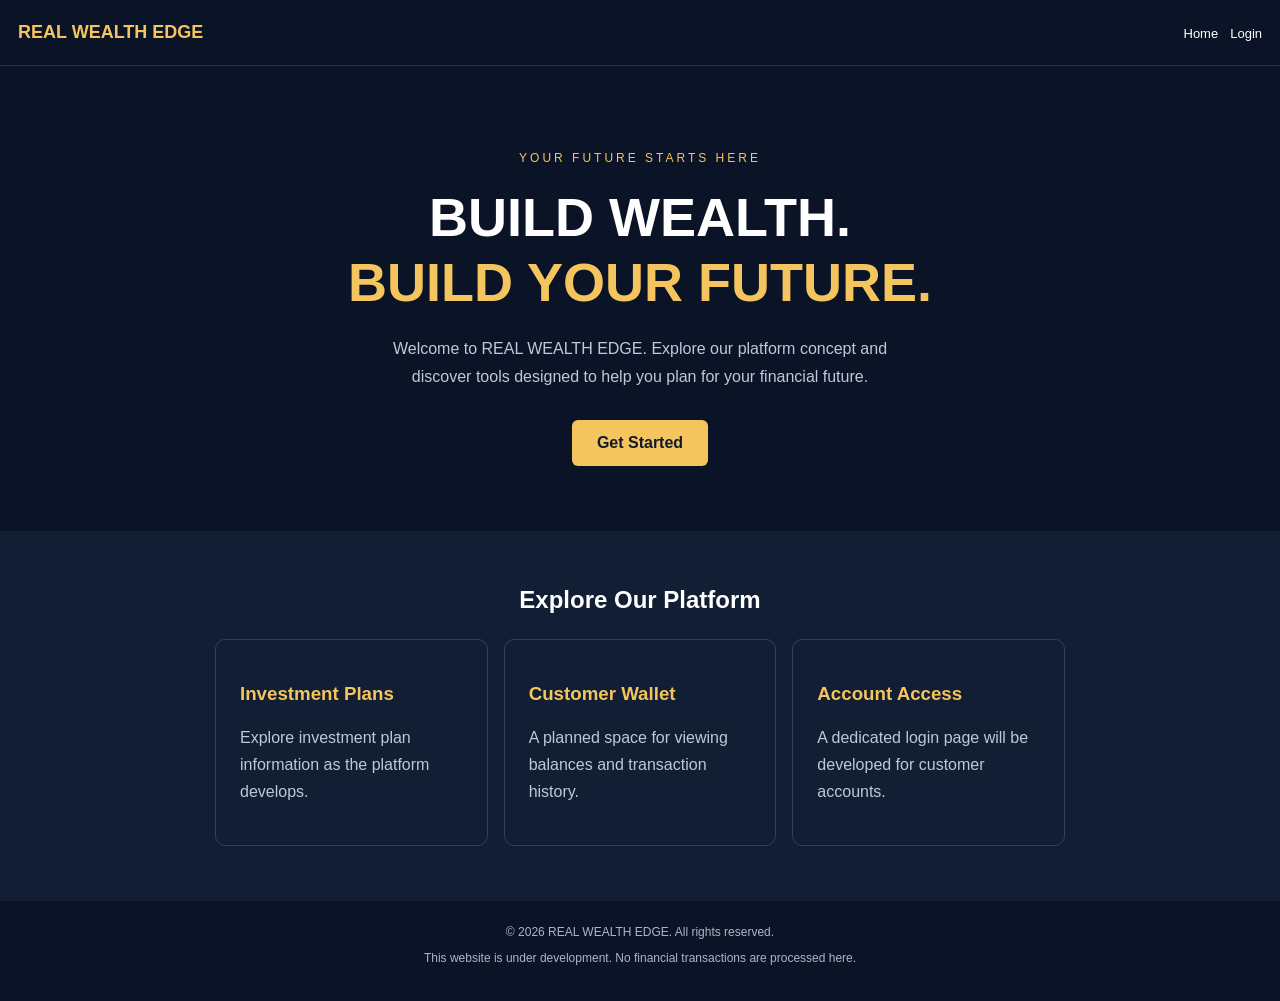
==== index.html @ 6bf0d254 "Create index.html" ====
<!DOCTYPE html>
<html lang="en">
<head>
  <meta charset="UTF-8">
  <meta name="viewport" content="width=device-width, initial-scale=1.0">
  <meta name="theme-color" content="#0b1426">
  <title>REAL WEALTH EDGE | Build Your Future</title>
  <style>
    * { box-sizing: border-box; }
    body {
      margin: 0;
      font-family: Arial, sans-serif;
      background: #0b1426;
      color: #ffffff;
    }
    header {
      padding: 22px 18px;
      display: flex;
      align-items: center;
      justify-content: space-between;
      border-bottom: 1px solid #26344c;
    }
    .brand { font-size: 18px; font-weight: bold; color: #f4c45e; }
    nav a {
      color: white;
      text-decoration: none;
      margin-left: 12px;
      font-size: 13px;
    }
    .hero {
      text-align: center;
      padding: 85px 22px 65px;
    }
    .tag {
      color: #f4c45e;
      letter-spacing: 3px;
      font-size: 12px;
    }
    h1 { font-size: 38px; line-height: 1.2; margin: 20px 0; }
    h1 span { color: #f4c45e; }
    .hero p {
      color: #bdc8da;
      line-height: 1.8;
      max-width: 520px;
      margin: 0 auto 28px;
    }
    .button {
      display: inline-block;
      background: #f4c45e;
      color: #101a2c;
      padding: 14px 25px;
      border-radius: 6px;
      text-decoration: none;
      font-weight: bold;
    }
    .features {
      padding: 35px 20px 55px;
      background: #111e33;
      text-align: center;
    }
    .features h2 { margin-bottom: 25px; }
    .cards {
      display: grid;
      grid-template-columns: 1fr;
      gap: 16px;
      max-width: 850px;
      margin: auto;
    }
    .card {
      padding: 24px;
      border: 1px solid #30415b;
      border-radius: 10px;
      text-align: left;
    }
    .card h3 { color: #f4c45e; }
    .card p { color: #bdc8da; line-height: 1.7; }
    footer {
      padding: 24px;
      text-align: center;
      color: #aab6c9;
      font-size: 12px;
    }
    @media (min-width: 600px) {
      h1 { font-size: 54px; }
      .cards { grid-template-columns: repeat(3, 1fr); }
    }
  </style>
</head>
<body>
  <header>
    <div class="brand">REAL WEALTH EDGE</div>
    <nav><a href="index.html">Home</a><a href="login.html">Login</a></nav>
  </header>

  <main>
    <section class="hero">
      <div class="tag">YOUR FUTURE STARTS HERE</div>
      <h1>BUILD WEALTH.<br><span>BUILD YOUR FUTURE.</span></h1>
      <p>
        Welcome to REAL WEALTH EDGE. Explore our platform
        concept and discover tools designed to help you
        plan for your financial future.
      </p>
      <a class="button" href="login.html">Get Started</a>
    </section>

    <section class="features">
      <h2>Explore Our Platform</h2>
      <div class="cards">
        <div class="card">
          <h3>Investment Plans</h3>
          <p>Explore investment plan information as the platform develops.</p>
        </div>
        <div class="card">
          <h3>Customer Wallet</h3>
          <p>A planned space for viewing balances and transaction history.</p>
        </div>
        <div class="card">
          <h3>Account Access</h3>
          <p>A dedicated login page will be developed for customer accounts.</p>
        </div>
      </div>
    </section>
  </main>

  <footer>
    &copy; 2026 REAL WEALTH EDGE. All rights reserved.
    <p>This website is under development. No financial transactions are processed here.</p>
  </footer>
</body>
  </html>
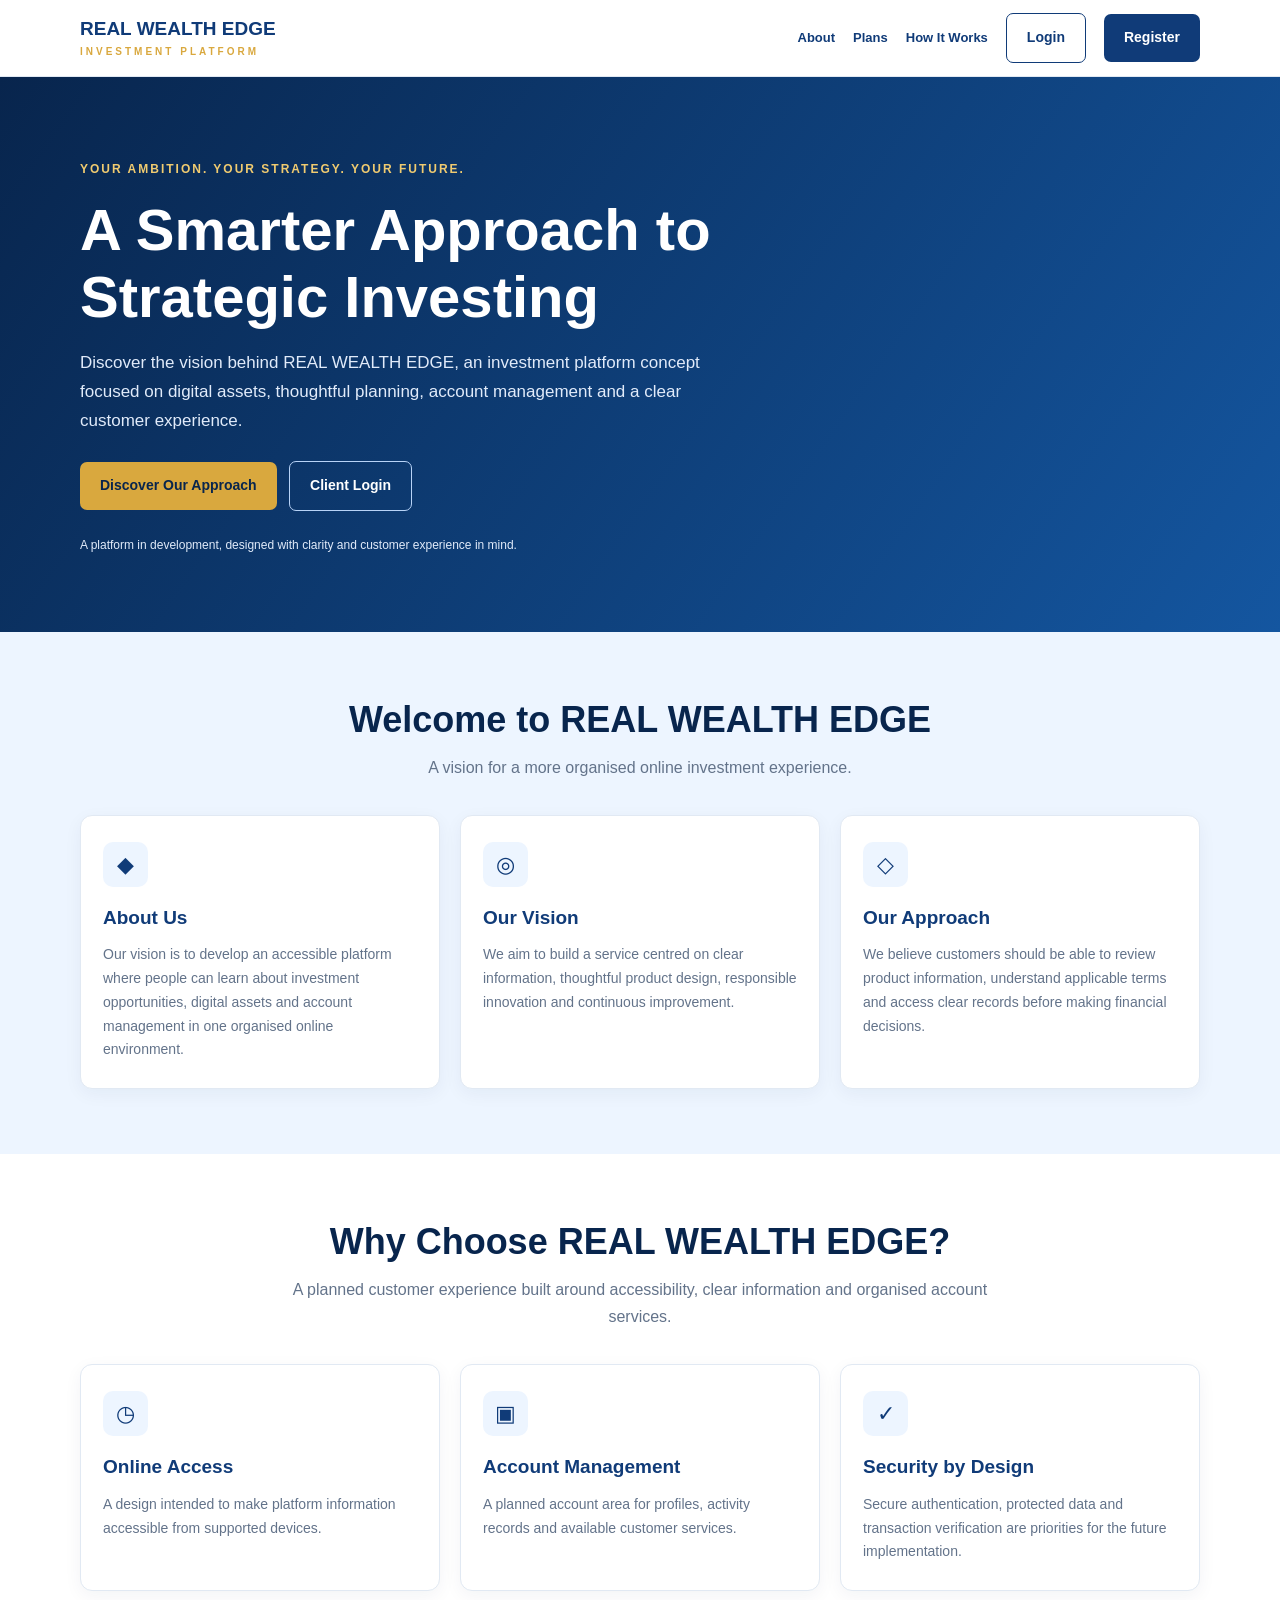
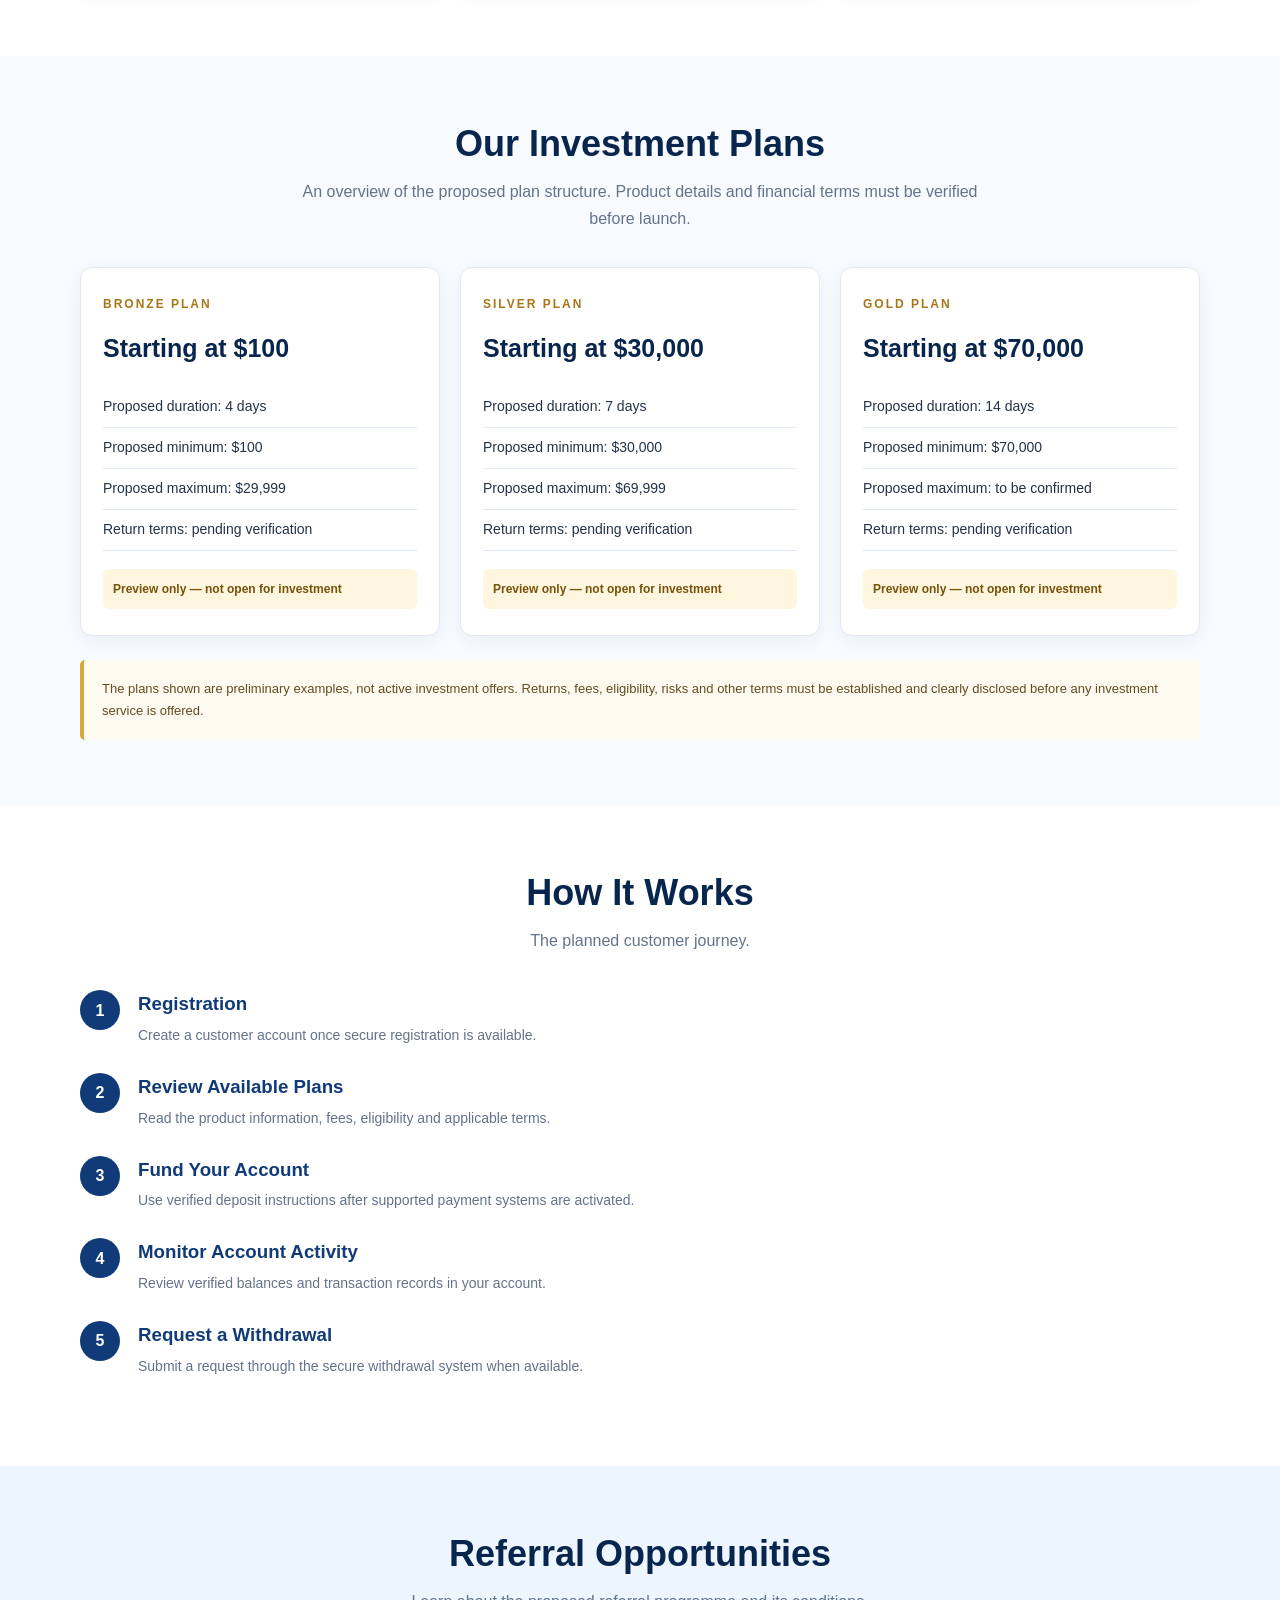
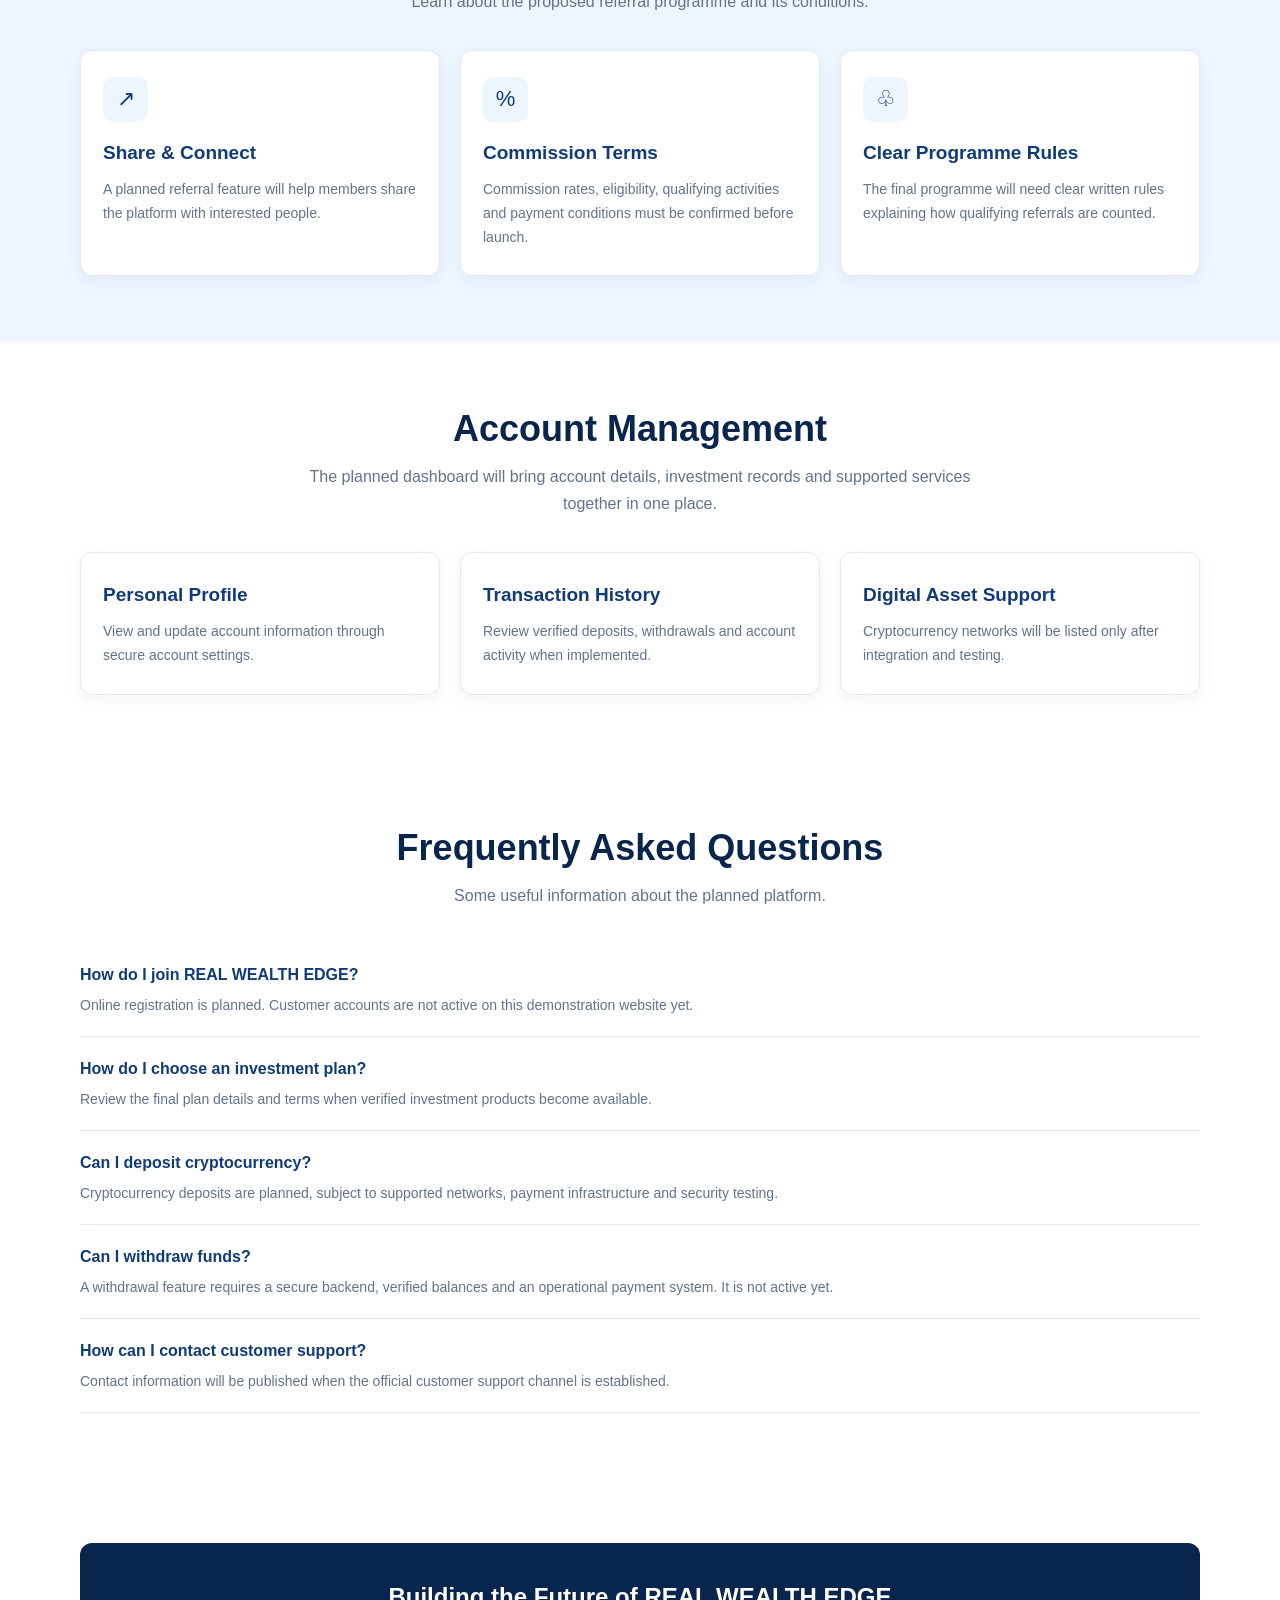
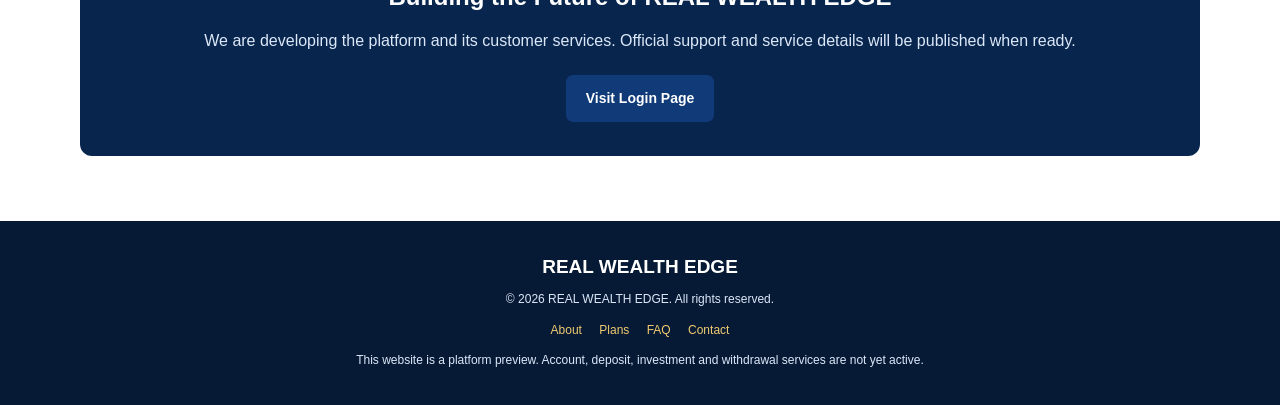
==== commit 05a7edc2: "Update index.html" ====
--- a/index.html
+++ b/index.html
@@ -4,130 +4,753 @@
 <head>
   <meta charset="UTF-8">
   <meta name="viewport" content="width=device-width, initial-scale=1.0">
-  <meta name="theme-color" content="#0b1426">
-  <title>REAL WEALTH EDGE | Build Your Future</title>
+  <meta name="theme-color" content="#103b78">
+  <meta name="description" content="Discover REAL WEALTH EDGE, an investment platform concept focused on digital assets, account management and transparent investment information.">
+  <title>REAL WEALTH EDGE | Investment Platform</title>
+
   <style>
-    * { box-sizing: border-box; }
+    :root {
+      --blue: #103b78;
+      --deep-blue: #08254d;
+      --light-blue: #edf5ff;
+      --white: #ffffff;
+      --gold: #d9a83e;
+      --text: #243247;
+      --muted: #63738a;
+      --border: #e1e9f3;
+    }
+
+    * {
+      box-sizing: border-box;
+      margin: 0;
+      padding: 0;
+    }
+
+    html {
+      scroll-behavior: smooth;
+    }
+
     body {
-      margin: 0;
-      font-family: Arial, sans-serif;
-      background: #0b1426;
-      color: #ffffff;
-    }
+      font-family: Arial, Helvetica, sans-serif;
+      color: var(--text);
+      background: var(--white);
+      line-height: 1.7;
+    }
+
+    a {
+      text-decoration: none;
+    }
+
+    .container {
+      width: min(1120px, 92%);
+      margin: auto;
+    }
+
     header {
-      padding: 22px 18px;
+      background: var(--white);
+      border-bottom: 1px solid var(--border);
+      position: sticky;
+      top: 0;
+      z-index: 10;
+    }
+
+    .nav {
+      min-height: 76px;
       display: flex;
       align-items: center;
       justify-content: space-between;
-      border-bottom: 1px solid #26344c;
-    }
-    .brand { font-size: 18px; font-weight: bold; color: #f4c45e; }
-    nav a {
-      color: white;
-      text-decoration: none;
-      margin-left: 12px;
+      gap: 12px;
+    }
+
+    .brand {
+      color: var(--blue);
+      font-weight: 800;
+      font-size: 19px;
+      line-height: 1.2;
+    }
+
+    .brand span {
+      display: block;
+      color: var(--gold);
+      font-size: 10px;
+      letter-spacing: 3px;
+      margin-top: 5px;
+    }
+
+    .nav-links {
+      display: flex;
+      align-items: center;
+      gap: 18px;
       font-size: 13px;
-    }
-    .hero {
-      text-align: center;
-      padding: 85px 22px 65px;
-    }
-    .tag {
-      color: #f4c45e;
-      letter-spacing: 3px;
-      font-size: 12px;
-    }
-    h1 { font-size: 38px; line-height: 1.2; margin: 20px 0; }
-    h1 span { color: #f4c45e; }
-    .hero p {
-      color: #bdc8da;
-      line-height: 1.8;
-      max-width: 520px;
-      margin: 0 auto 28px;
-    }
+      font-weight: bold;
+    }
+
+    .nav-links a {
+      color: var(--blue);
+    }
+
     .button {
       display: inline-block;
-      background: #f4c45e;
-      color: #101a2c;
-      padding: 14px 25px;
-      border-radius: 6px;
-      text-decoration: none;
+      padding: 12px 20px;
+      border-radius: 7px;
       font-weight: bold;
-    }
-    .features {
-      padding: 35px 20px 55px;
-      background: #111e33;
+      font-size: 14px;
       text-align: center;
-    }
-    .features h2 { margin-bottom: 25px; }
+      cursor: pointer;
+    }
+
+    .button-primary {
+      background: var(--blue);
+      color: white !important;
+    }
+
+    .button-outline {
+      border: 1px solid var(--blue);
+      color: var(--blue) !important;
+    }
+
+    .hero {
+      background: linear-gradient(125deg, #08254d, #1456a0);
+      color: white;
+      padding: 82px 0 76px;
+      overflow: hidden;
+    }
+
+    .eyebrow {
+      color: #f0cb70;
+      font-size: 12px;
+      font-weight: bold;
+      letter-spacing: 2px;
+      text-transform: uppercase;
+    }
+
+    h1 {
+      font-size: clamp(35px, 6vw, 58px);
+      line-height: 1.15;
+      margin: 18px 0;
+      max-width: 760px;
+    }
+
+    .hero p {
+      color: #e1ebfa;
+      max-width: 660px;
+      font-size: 17px;
+      margin-bottom: 26px;
+    }
+
+    .hero .button-primary {
+      background: var(--gold);
+      color: var(--deep-blue) !important;
+      margin-right: 8px;
+    }
+
+    .hero .button-outline {
+      color: white !important;
+      border-color: #b8d3f7;
+    }
+
+    .hero-note {
+      font-size: 12px !important;
+      margin-top: 24px;
+      margin-bottom: 0 !important;
+    }
+
+    section {
+      padding: 65px 0;
+      scroll-margin-top: 85px;
+    }
+
+    .section-heading {
+      text-align: center;
+      max-width: 720px;
+      margin: 0 auto 34px;
+    }
+
+    .section-heading h2 {
+      color: var(--deep-blue);
+      font-size: clamp(27px, 4vw, 36px);
+      line-height: 1.25;
+      margin-bottom: 12px;
+    }
+
+    .section-heading p {
+      color: var(--muted);
+    }
+
+    .about {
+      background: var(--light-blue);
+    }
+
     .cards {
       display: grid;
-      grid-template-columns: 1fr;
-      gap: 16px;
-      max-width: 850px;
-      margin: auto;
-    }
+      grid-template-columns: repeat(3, minmax(0, 1fr));
+      gap: 20px;
+    }
+
     .card {
-      padding: 24px;
-      border: 1px solid #30415b;
+      background: white;
+      padding: 26px 22px;
+      border: 1px solid var(--border);
+      border-radius: 12px;
+      box-shadow: 0 5px 18px rgba(8, 37, 77, 0.05);
+    }
+
+    .card-icon {
+      display: inline-flex;
+      width: 45px;
+      height: 45px;
+      align-items: center;
+      justify-content: center;
       border-radius: 10px;
-      text-align: left;
-    }
-    .card h3 { color: #f4c45e; }
-    .card p { color: #bdc8da; line-height: 1.7; }
+      background: var(--light-blue);
+      color: var(--blue);
+      font-size: 22px;
+      margin-bottom: 15px;
+    }
+
+    .card h3 {
+      color: var(--blue);
+      font-size: 19px;
+      margin-bottom: 9px;
+    }
+
+    .card p {
+      color: var(--muted);
+      font-size: 14px;
+    }
+
+    .plans {
+      background: #f7faff;
+    }
+
+    .plan-name {
+      font-size: 12px;
+      font-weight: bold;
+      color: #a87617;
+      letter-spacing: 2px;
+    }
+
+    .plan-amount {
+      color: var(--deep-blue);
+      font-size: 25px;
+      font-weight: bold;
+      margin: 13px 0;
+    }
+
+    .plan-details {
+      list-style: none;
+      margin: 18px 0;
+      font-size: 14px;
+    }
+
+    .plan-details li {
+      padding: 8px 0;
+      border-bottom: 1px solid var(--border);
+    }
+
+    .status {
+      display: block;
+      padding: 10px;
+      background: #fff6df;
+      color: #76520b;
+      border-radius: 6px;
+      font-size: 12px;
+      font-weight: bold;
+      margin-top: 15px;
+    }
+
+    .notice {
+      margin-top: 24px;
+      padding: 18px;
+      border-left: 4px solid var(--gold);
+      background: #fffaf0;
+      border-radius: 5px;
+      font-size: 13px;
+      color: #614c24;
+    }
+
+    .steps {
+      counter-reset: step;
+    }
+
+    .step {
+      position: relative;
+      padding-left: 58px;
+      margin-bottom: 23px;
+    }
+
+    .step::before {
+      counter-increment: step;
+      content: counter(step);
+      position: absolute;
+      left: 0;
+      top: 2px;
+      width: 40px;
+      height: 40px;
+      border-radius: 50%;
+      display: grid;
+      place-items: center;
+      background: var(--blue);
+      color: white;
+      font-weight: bold;
+    }
+
+    .step h3 {
+      color: var(--blue);
+      margin-bottom: 4px;
+    }
+
+    .step p {
+      color: var(--muted);
+      font-size: 14px;
+    }
+
+    .referral {
+      background: var(--light-blue);
+    }
+
+    .faq-item {
+      padding: 18px 0;
+      border-bottom: 1px solid var(--border);
+    }
+
+    .faq-item h3 {
+      color: var(--blue);
+      font-size: 16px;
+      margin-bottom: 6px;
+    }
+
+    .faq-item p {
+      color: var(--muted);
+      font-size: 14px;
+    }
+
+    .contact-box {
+      background: var(--deep-blue);
+      color: white;
+      padding: 34px 24px;
+      border-radius: 12px;
+      text-align: center;
+    }
+
+    .contact-box h2 {
+      margin-bottom: 10px;
+    }
+
+    .contact-box p {
+      color: #dce8f8;
+      margin-bottom: 20px;
+    }
+
     footer {
-      padding: 24px;
+      background: #061a35;
+      color: #dce8f8;
+      padding: 35px 0;
       text-align: center;
-      color: #aab6c9;
       font-size: 12px;
     }
-    @media (min-width: 600px) {
-      h1 { font-size: 54px; }
-      .cards { grid-template-columns: repeat(3, 1fr); }
+
+    footer a {
+      color: #f0cb70;
+      margin: 0 7px;
+    }
+
+    footer p {
+      margin-top: 10px;
+    }
+
+    @media (max-width: 760px) {
+      .nav {
+        flex-wrap: wrap;
+        padding: 15px 0;
+      }
+
+      .nav-links {
+        width: 100%;
+        justify-content: space-between;
+        gap: 8px;
+        flex-wrap: wrap;
+      }
+
+      .nav-links .button {
+        padding: 9px 12px;
+      }
+
+      .hero {
+        padding: 62px 0;
+      }
+
+      section {
+        padding: 48px 0;
+      }
+
+      .cards {
+        grid-template-columns: 1fr;
+      }
+
+      .card {
+        padding: 24px;
+      }
     }
   </style>
 </head>
+
 <body>
+
   <header>
-    <div class="brand">REAL WEALTH EDGE</div>
-    <nav><a href="index.html">Home</a><a href="login.html">Login</a></nav>
+    <div class="container nav">
+      <a class="brand" href="#home">
+        REAL WEALTH EDGE
+        <span>INVESTMENT PLATFORM</span>
+      </a>
+
+      <nav class="nav-links" aria-label="Main navigation">
+        <a href="#about">About</a>
+        <a href="#plans">Plans</a>
+        <a href="#how-it-works">How It Works</a>
+        <a class="button button-outline" href="login.html">Login</a>
+        <a class="button button-primary" href="login.html">Register</a>
+      </nav>
+    </div>
   </header>
 
   <main>
-    <section class="hero">
-      <div class="tag">YOUR FUTURE STARTS HERE</div>
-      <h1>BUILD WEALTH.<br><span>BUILD YOUR FUTURE.</span></h1>
+    <section class="hero" id="home">
+      <div class="container">
+        <div class="eyebrow">Your ambition. Your strategy. Your future.</div>
+        <h1>A Smarter Approach to Strategic Investing</h1>
+        <p>
+          Discover the vision behind REAL WEALTH EDGE, an investment
+          platform concept focused on digital assets, thoughtful planning,
+          account management and a clear customer experience.
+        </p>
+        <a class="button button-primary" href="#about">Discover Our Approach</a>
+        <a class="button button-outline" href="login.html">Client Login</a>
+        <p class="hero-note">
+          A platform in development, designed with clarity and customer
+          experience in mind.
+        </p>
+      </div>
+    </section>
+
+    <section class="about" id="about">
+      <div class="container">
+        <div class="section-heading">
+          <h2>Welcome to REAL WEALTH EDGE</h2>
+          <p>
+            A vision for a more organised online investment experience.
+          </p>
+        </div>
+
+        <div class="cards">
+          <article class="card">
+            <div class="card-icon">◆</div>
+            <h3>About Us</h3>
+            <p>
+              Our vision is to develop an accessible platform where people
+              can learn about investment opportunities, digital assets and
+              account management in one organised online environment.
+            </p>
+          </article>
+
+          <article class="card">
+            <div class="card-icon">◎</div>
+            <h3>Our Vision</h3>
+            <p>
+              We aim to build a service centred on clear information,
+              thoughtful product design, responsible innovation and
+              continuous improvement.
+            </p>
+          </article>
+
+          <article class="card">
+            <div class="card-icon">◇</div>
+            <h3>Our Approach</h3>
+            <p>
+              We believe customers should be able to review product
+              information, understand applicable terms and access clear
+              records before making financial decisions.
+            </p>
+          </article>
+        </div>
+      </div>
+    </section>
+
+    <section id="why-us">
+      <div class="container">
+        <div class="section-heading">
+          <h2>Why Choose REAL WEALTH EDGE?</h2>
+          <p>
+            A planned customer experience built around accessibility,
+            clear information and organised account services.
+          </p>
+        </div>
+
+        <div class="cards">
+          <article class="card">
+            <div class="card-icon">◷</div>
+            <h3>Online Access</h3>
+            <p>
+              A design intended to make platform information accessible
+              from supported devices.
+            </p>
+          </article>
+
+          <article class="card">
+            <div class="card-icon">▣</div>
+            <h3>Account Management</h3>
+            <p>
+              A planned account area for profiles, activity records and
+              available customer services.
+            </p>
+          </article>
+
+          <article class="card">
+            <div class="card-icon">✓</div>
+            <h3>Security by Design</h3>
+            <p>
+              Secure authentication, protected data and transaction
+              verification are priorities for the future implementation.
+            </p>
+          </article>
+        </div>
+      </div>
+    </section>
+
+    <section class="plans" id="plans">
+      <div class="container">
+        <div class="section-heading">
+          <h2>Our Investment Plans</h2>
+          <p>
+            An overview of the proposed plan structure. Product details
+            and financial terms must be verified before launch.
+          </p>
+        </div>
+
+        <div class="cards">
+          <article class="card">
+            <div class="plan-name">BRONZE PLAN</div>
+            <div class="plan-amount">Starting at $100</div>
+            <ul class="plan-details">
+              <li>Proposed duration: 4 days</li>
+              <li>Proposed minimum: $100</li>
+              <li>Proposed maximum: $29,999</li>
+              <li>Return terms: pending verification</li>
+            </ul>
+            <span class="status">Preview only — not open for investment</span>
+          </article>
+
+          <article class="card">
+            <div class="plan-name">SILVER PLAN</div>
+            <div class="plan-amount">Starting at $30,000</div>
+            <ul class="plan-details">
+              <li>Proposed duration: 7 days</li>
+              <li>Proposed minimum: $30,000</li>
+              <li>Proposed maximum: $69,999</li>
+              <li>Return terms: pending verification</li>
+            </ul>
+            <span class="status">Preview only — not open for investment</span>
+          </article>
+
+          <article class="card">
+            <div class="plan-name">GOLD PLAN</div>
+            <div class="plan-amount">Starting at $70,000</div>
+            <ul class="plan-details">
+              <li>Proposed duration: 14 days</li>
+              <li>Proposed minimum: $70,000</li>
+              <li>Proposed maximum: to be confirmed</li>
+              <li>Return terms: pending verification</li>
+            </ul>
+            <span class="status">Preview only — not open for investment</span>
+          </article>
+        </div>
+
+        <div class="notice">
+          The plans shown are preliminary examples, not active investment
+          offers. Returns, fees, eligibility, risks and other terms must
+          be established and clearly disclosed before any investment
+          service is offered.
+        </div>
+      </div>
+    </section>
+
+    <section id="how-it-works">
+      <div class="container">
+        <div class="section-heading">
+          <h2>How It Works</h2>
+          <p>The planned customer journey.</p>
+        </div>
+
+        <div class="steps">
+          <div class="step">
+            <h3>Registration</h3>
+            <p>Create a customer account once secure registration is available.</p>
+          </div>
+          <div class="step">
+            <h3>Review Available Plans</h3>
+            <p>Read the product information, fees, eligibility and applicable terms.</p>
+          </div>
+          <div class="step">
+            <h3>Fund Your Account</h3>
+            <p>Use verified deposit instructions after supported payment systems are activated.</p>
+          </div>
+          <div class="step">
+            <h3>Monitor Account Activity</h3>
+            <p>Review verified balances and transaction records in your account.</p>
+          </div>
+          <div class="step">
+            <h3>Request a Withdrawal</h3>
+            <p>Submit a request through the secure withdrawal system when available.</p>
+          </div>
+        </div>
+      </div>
+    </section>
+
+    <section class="referral" id="referrals">
+      <div class="container">
+        <div class="section-heading">
+          <h2>Referral Opportunities</h2>
+          <p>
+            Learn about the proposed referral programme and its conditions.
+          </p>
+        </div>
+
+        <div class="cards">
+          <article class="card">
+            <div class="card-icon">↗</div>
+            <h3>Share & Connect</h3>
+            <p>
+              A planned referral feature will help members share the
+              platform with interested people.
+            </p>
+          </article>
+          <article class="card">
+            <div class="card-icon">%</div>
+            <h3>Commission Terms</h3>
+            <p>
+              Commission rates, eligibility, qualifying activities and
+              payment conditions must be confirmed before launch.
+            </p>
+          </article>
+          <article class="card">
+            <div class="card-icon">♧</div>
+            <h3>Clear Programme Rules</h3>
+            <p>
+              The final programme will need clear written rules explaining
+              how qualifying referrals are counted.
+            </p>
+          </article>
+        </div>
+      </div>
+    </section>
+
+    <section id="accounts">
+      <div class="container">
+        <div class="section-heading">
+          <h2>Account Management</h2>
+          <p>
+            The planned dashboard will bring account details, investment
+            records and supported services together in one place.
+          </p>
+        </div>
+
+        <div class="cards">
+          <article class="card">
+            <h3>Personal Profile</h3>
+            <p>View and update account information through secure account settings.</p>
+          </article>
+          <article class="card">
+            <h3>Transaction History</h3>
+            <p>Review verified deposits, withdrawals and account activity when implemented.</p>
+          </article>
+          <article class="card">
+            <h3>Digital Asset Support</h3>
+            <p>Cryptocurrency networks will be listed only after integration and testing.</p>
+          </article>
+        </div>
+      </div>
+    </section>
+
+    <section id="faq">
+      <div class="container">
+        <div class="section-heading">
+          <h2>Frequently Asked Questions</h2>
+          <p>Some useful information about the planned platform.</p>
+        </div>
+
+        <div class="faq-item">
+          <h3>How do I join REAL WEALTH EDGE?</h3>
+          <p>
+            Online registration is planned. Customer accounts are not
+            active on this demonstration website yet.
+          </p>
+        </div>
+
+        <div class="faq-item">
+          <h3>How do I choose an investment plan?</h3>
+          <p>
+            Review the final plan details and terms when verified
+            investment products become available.
+          </p>
+        </div>
+
+        <div class="faq-item">
+          <h3>Can I deposit cryptocurrency?</h3>
+          <p>
+            Cryptocurrency deposits are planned, subject to supported
+            networks, payment infrastructure and security testing.
+          </p>
+        </div>
+
+        <div class="faq-item">
+          <h3>Can I withdraw funds?</h3>
+          <p>
+            A withdrawal feature requires a secure backend, verified
+            balances and an operational payment system. It is not active yet.
+          </p>
+        </div>
+
+        <div class="faq-item">
+          <h3>How can I contact customer support?</h3>
+          <p>
+            Contact information will be published when the official
+            customer support channel is established.
+          </p>
+        </div>
+      </div>
+    </section>
+
+    <section id="contact">
+      <div class="container">
+        <div class="contact-box">
+          <h2>Building the Future of REAL WEALTH EDGE</h2>
+          <p>
+            We are developing the platform and its customer services.
+            Official support and service details will be published when ready.
+          </p>
+          <a class="button button-primary" href="login.html">Visit Login Page</a>
+        </div>
+      </div>
+    </section>
+  </main>
+
+  <footer>
+    <div class="container">
+      <div class="brand" style="color:white">REAL WEALTH EDGE</div>
+      <p>© 2026 REAL WEALTH EDGE. All rights reserved.</p>
       <p>
-        Welcome to REAL WEALTH EDGE. Explore our platform
-        concept and discover tools designed to help you
-        plan for your financial future.
+        <a href="#about">About</a>
+        <a href="#plans">Plans</a>
+        <a href="#faq">FAQ</a>
+        <a href="#contact">Contact</a>
       </p>
-      <a class="button" href="login.html">Get Started</a>
-    </section>
-
-    <section class="features">
-      <h2>Explore Our Platform</h2>
-      <div class="cards">
-        <div class="card">
-          <h3>Investment Plans</h3>
-          <p>Explore investment plan information as the platform develops.</p>
-        </div>
-        <div class="card">
-          <h3>Customer Wallet</h3>
-          <p>A planned space for viewing balances and transaction history.</p>
-        </div>
-        <div class="card">
-          <h3>Account Access</h3>
-          <p>A dedicated login page will be developed for customer accounts.</p>
-        </div>
-      </div>
-    </section>
-  </main>
-
-  <footer>
-    &copy; 2026 REAL WEALTH EDGE. All rights reserved.
-    <p>This website is under development. No financial transactions are processed here.</p>
+      <p>
+        This website is a platform preview. Account, deposit, investment
+        and withdrawal services are not yet active.
+      </p>
+    </div>
   </footer>
+
 </body>
   </html>
-          
+  
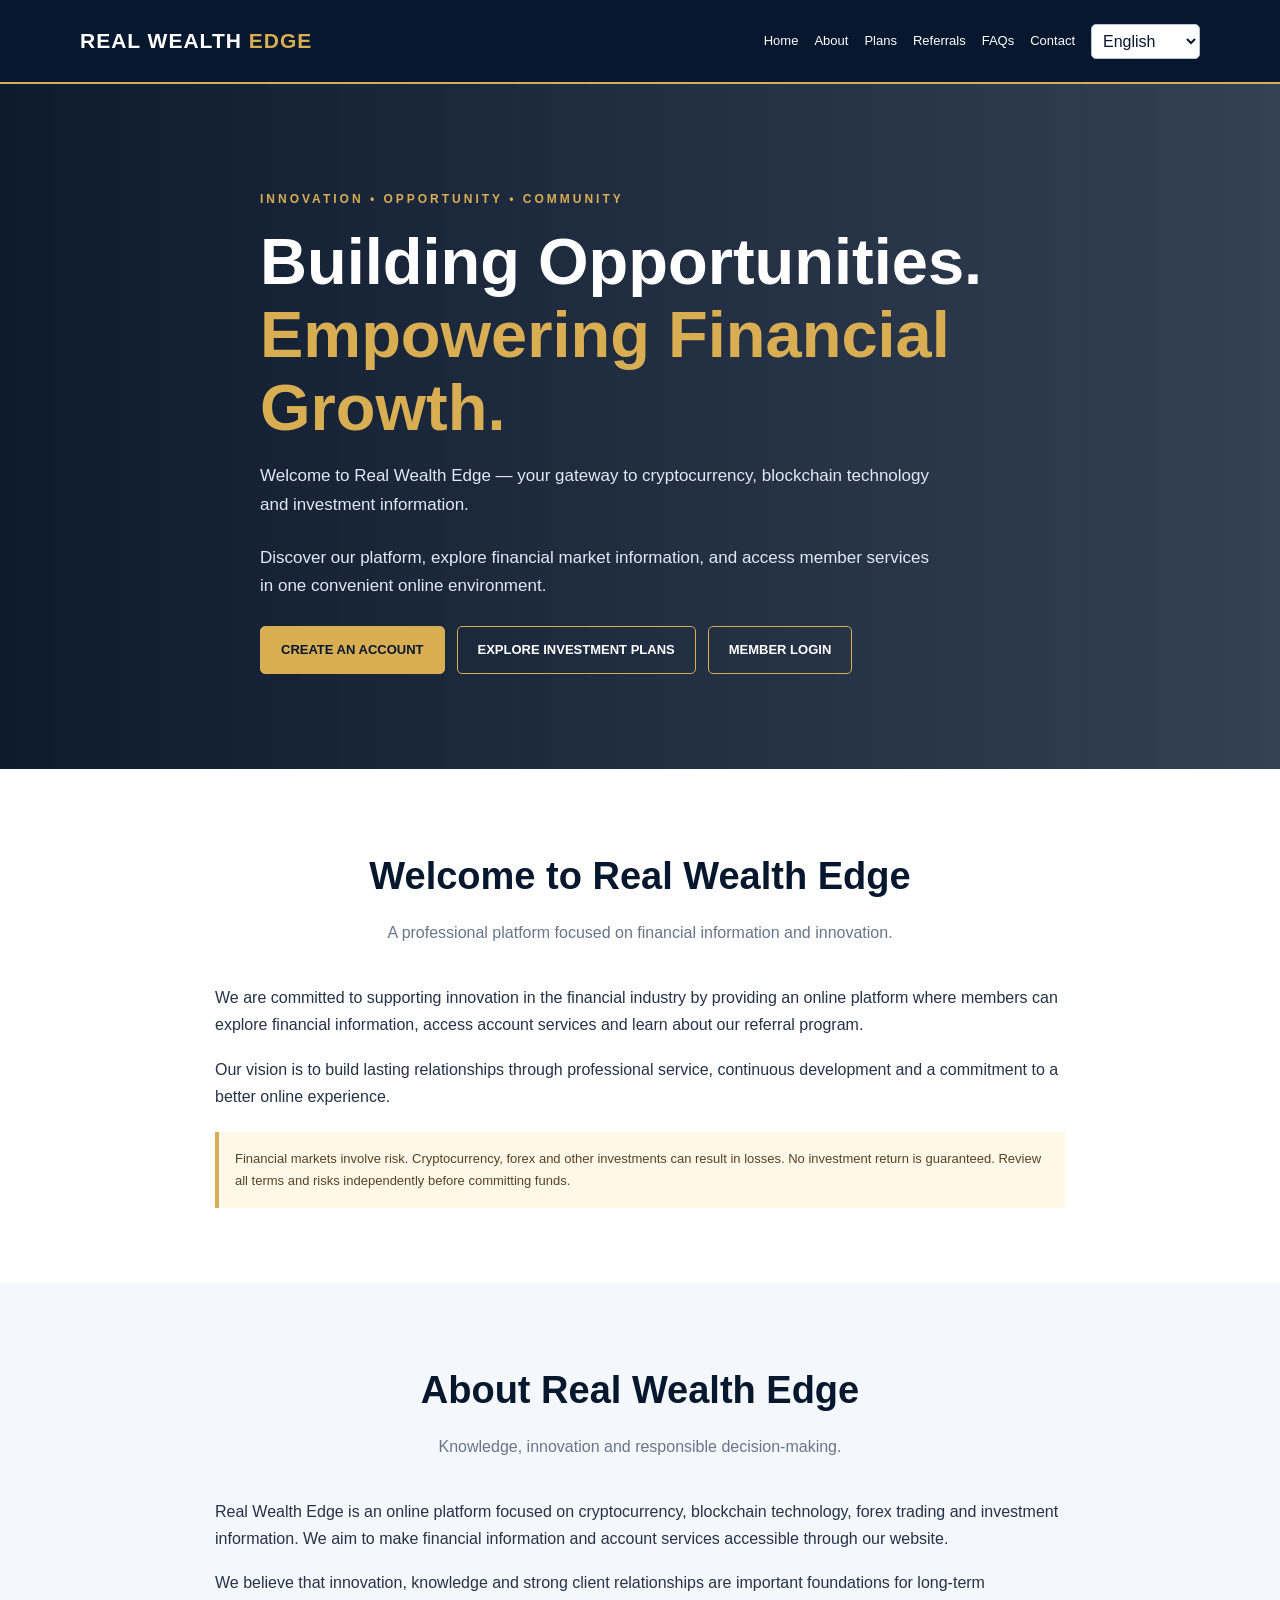
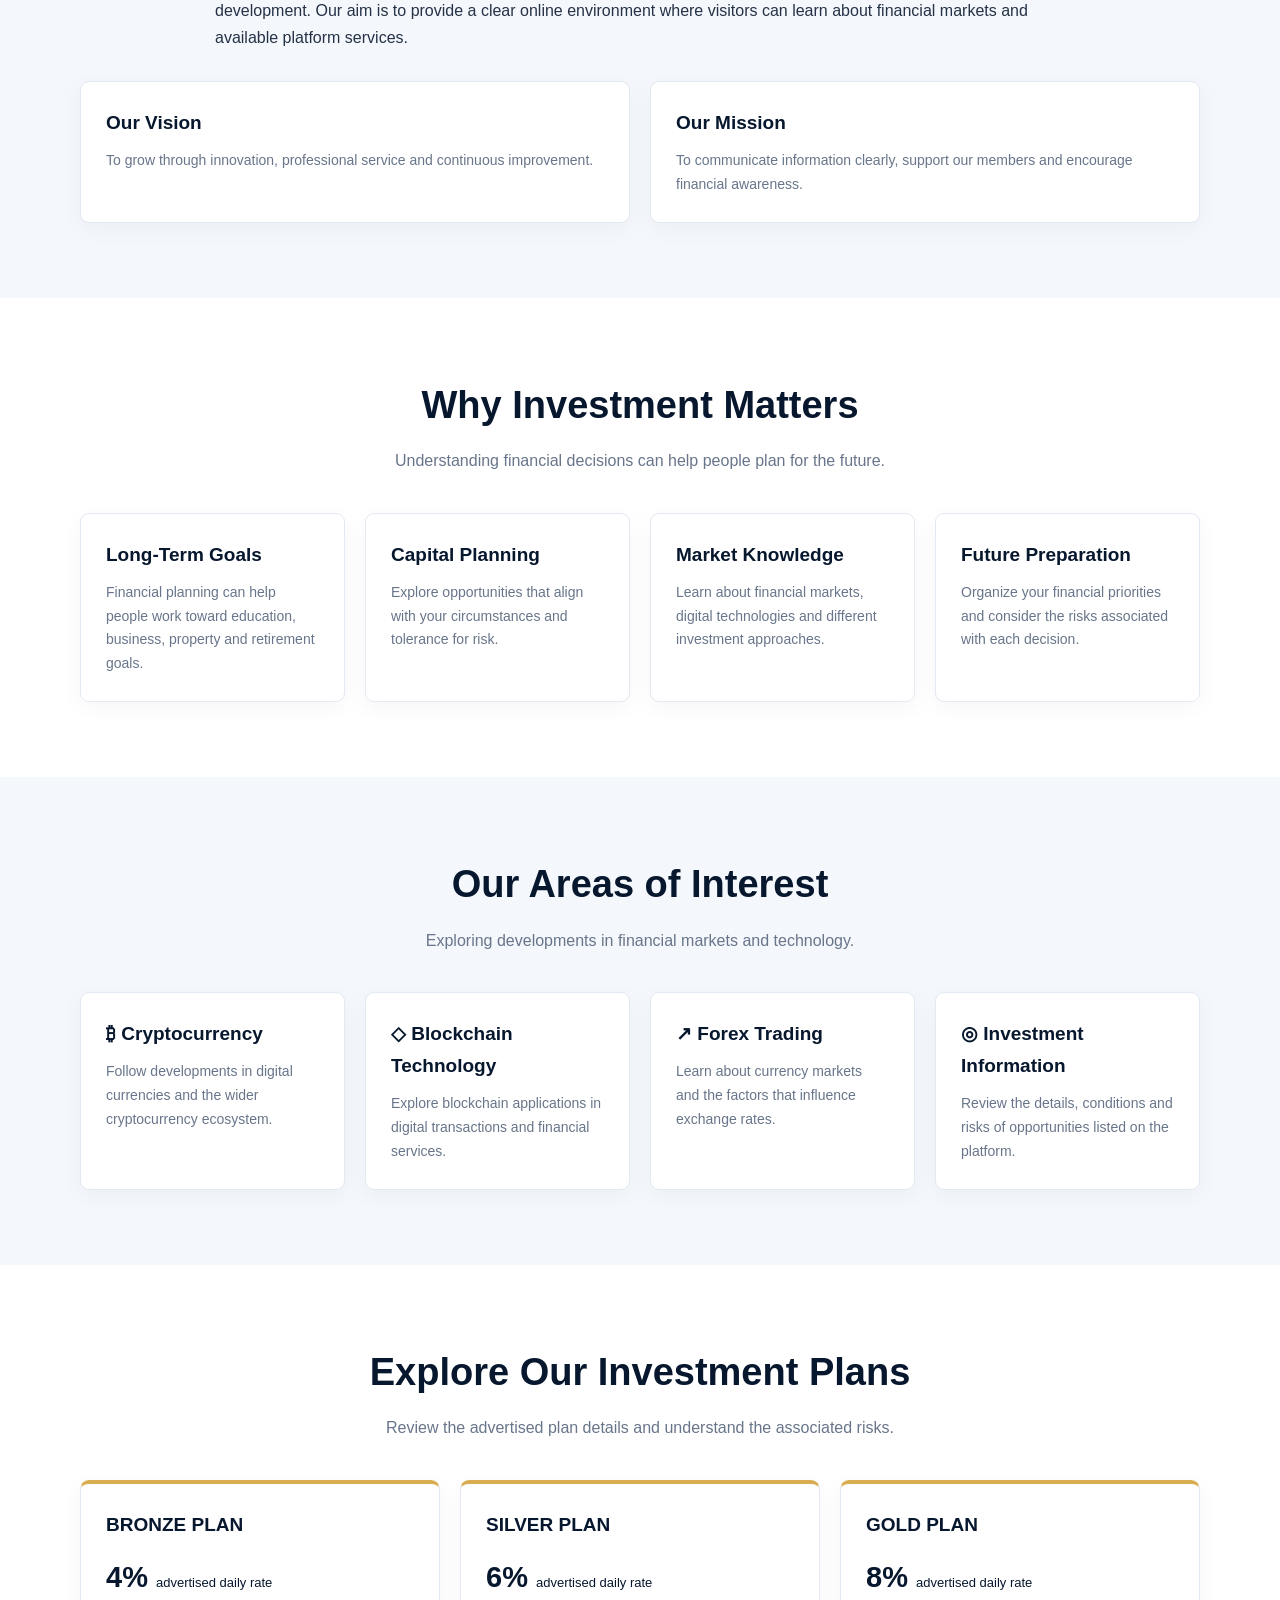
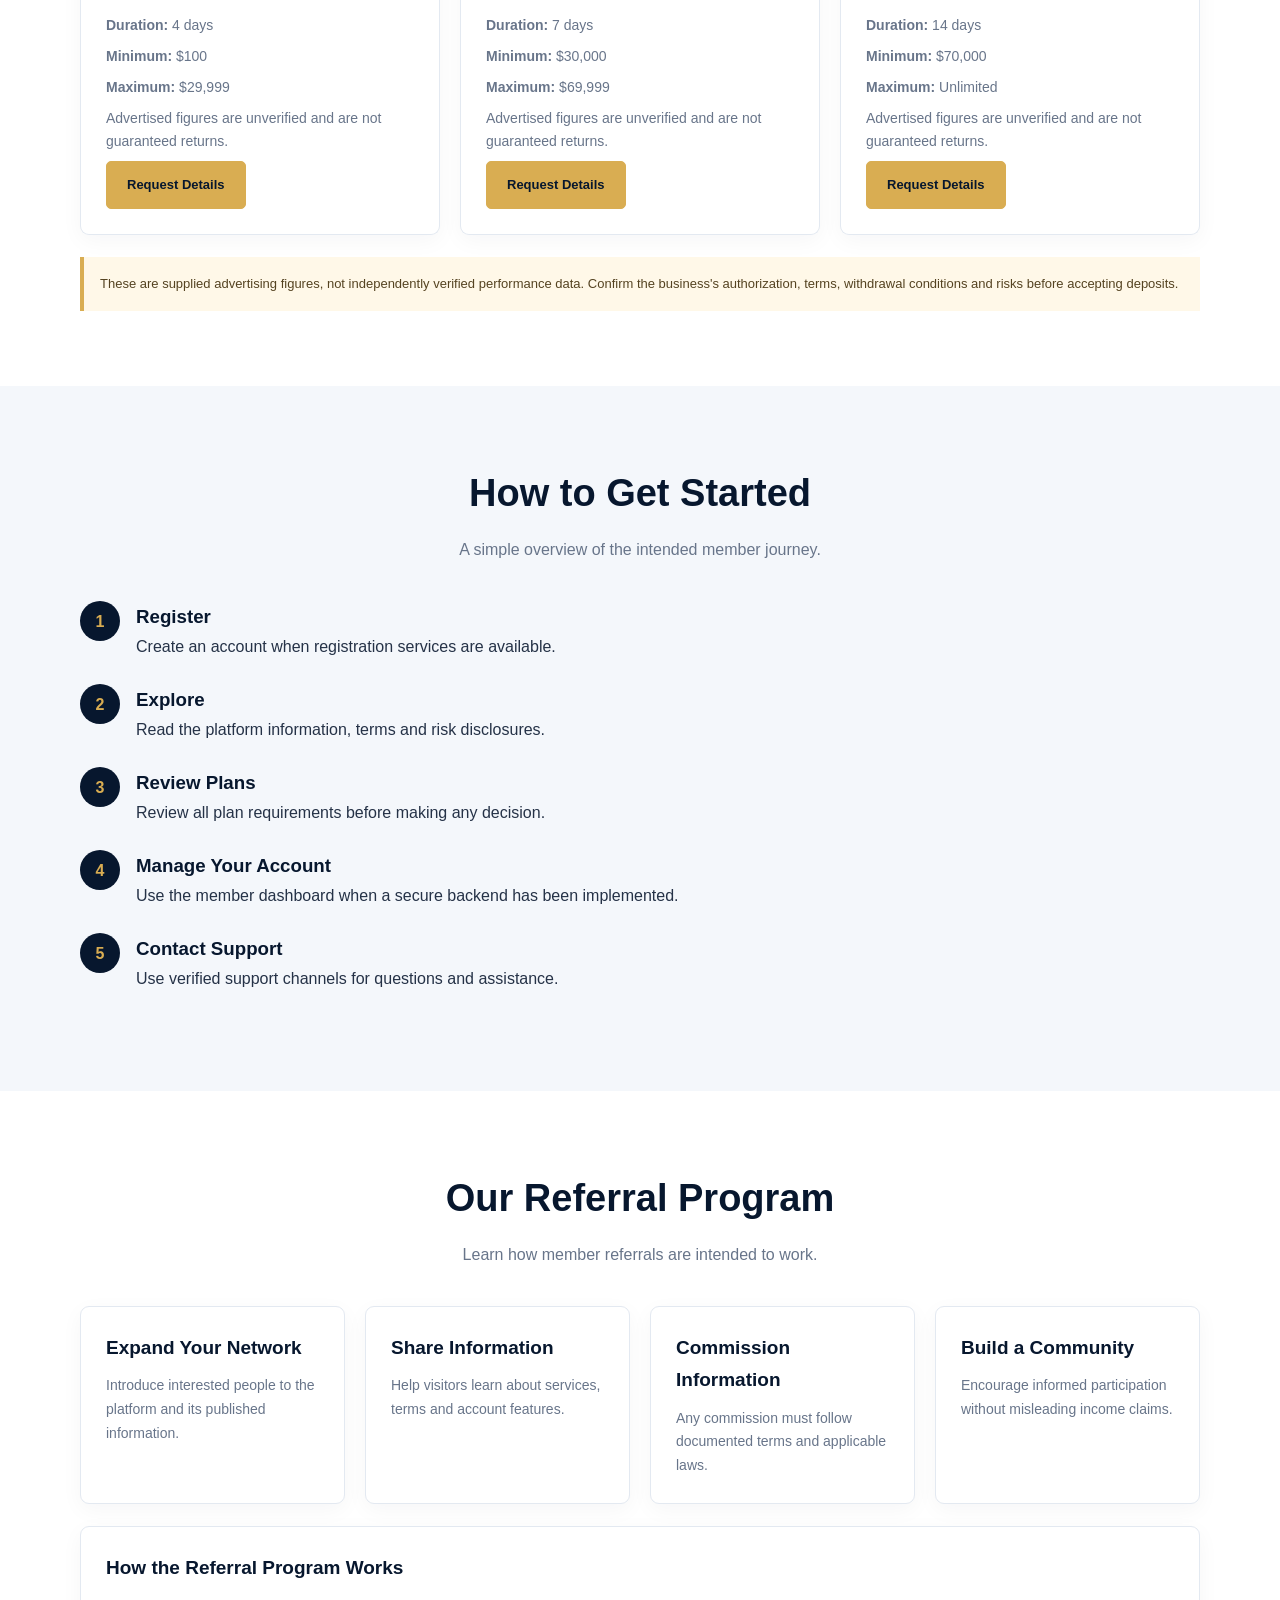
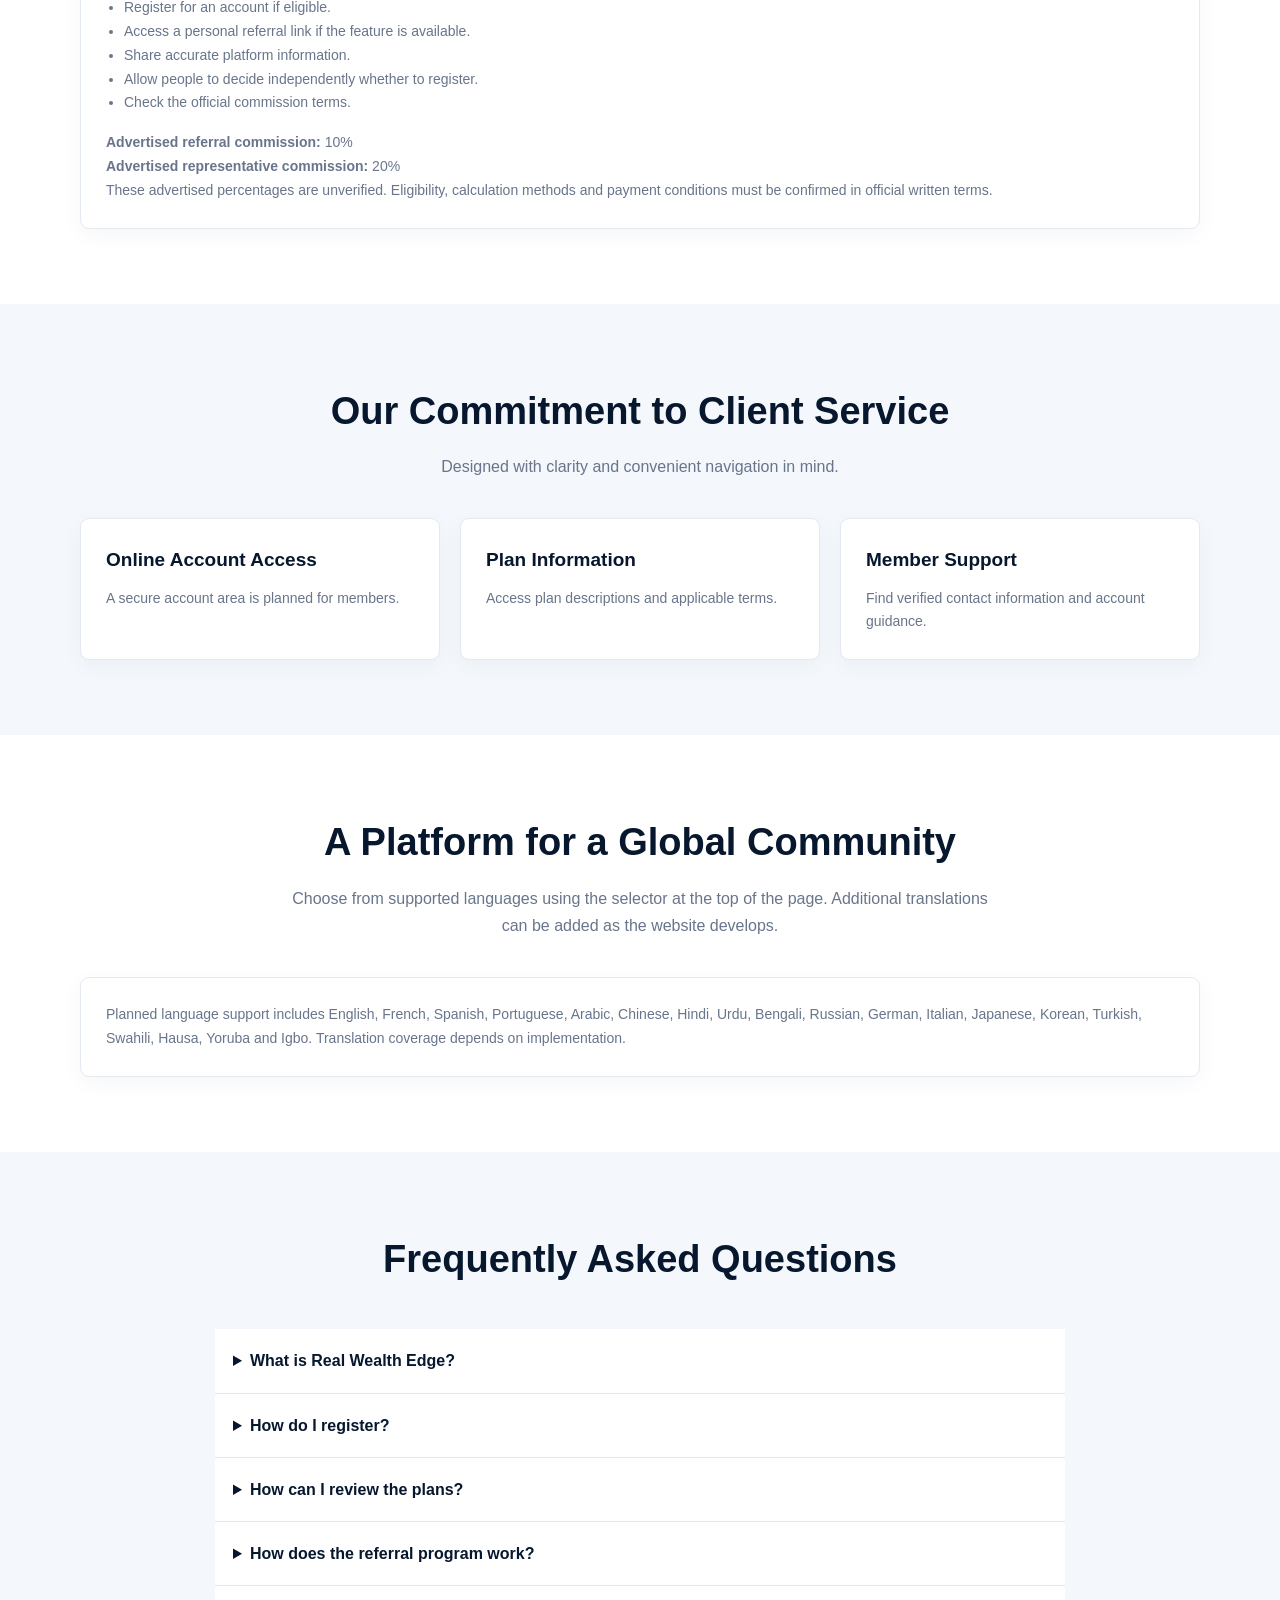
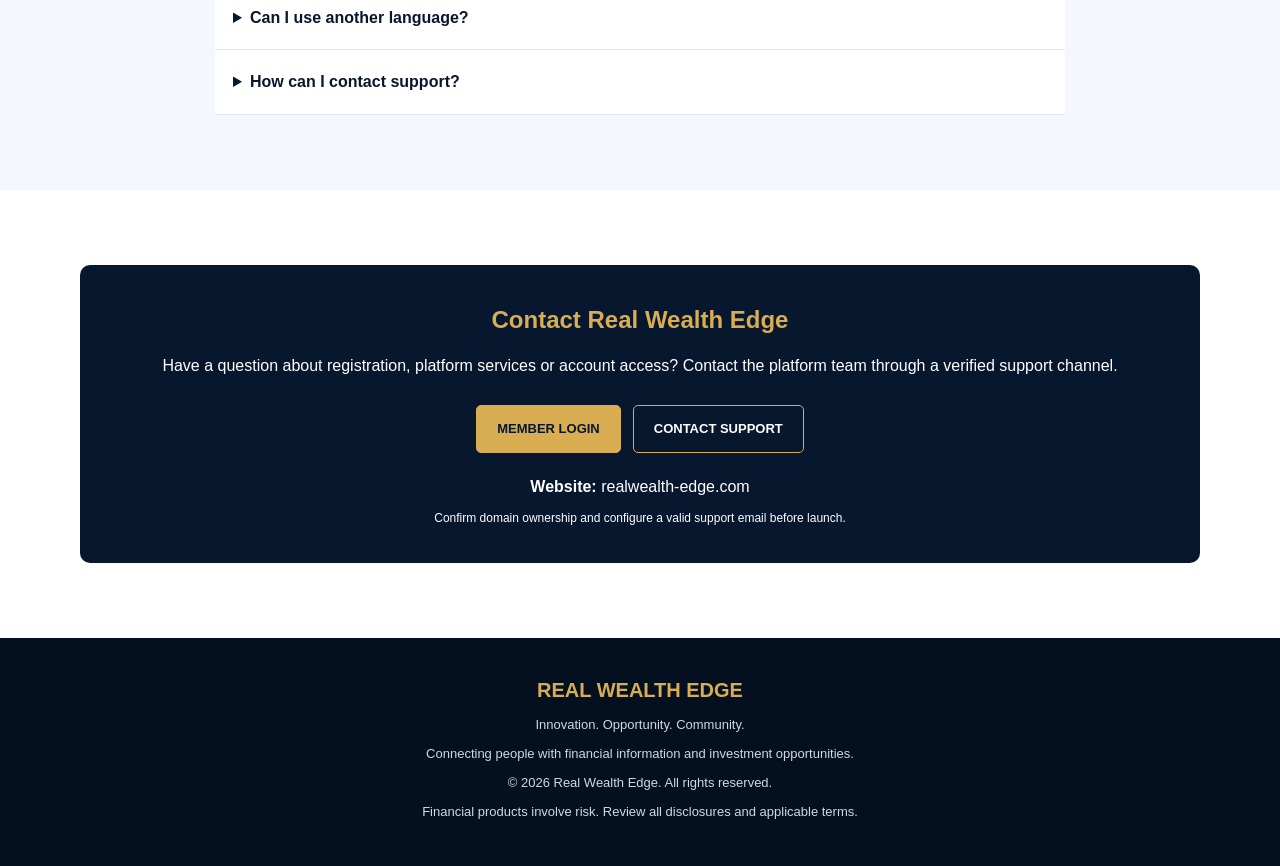
==== commit a63505a7: "Update index.html" ====
--- a/index.html
+++ b/index.html
@@ -4,20 +4,19 @@
 <head>
   <meta charset="UTF-8">
   <meta name="viewport" content="width=device-width, initial-scale=1.0">
-  <meta name="theme-color" content="#103b78">
-  <meta name="description" content="Discover REAL WEALTH EDGE, an investment platform concept focused on digital assets, account management and transparent investment information.">
-  <title>REAL WEALTH EDGE | Investment Platform</title>
+  <meta name="theme-color" content="#07172e">
+  <meta name="description" content="Explore Real Wealth Edge, an online platform focused on investment information, cryptocurrency, blockchain technology and financial markets.">
+  <title>Real Wealth Edge | Investment Opportunities</title>
 
   <style>
     :root {
-      --blue: #103b78;
-      --deep-blue: #08254d;
-      --light-blue: #edf5ff;
+      --navy: #07172e;
+      --blue: #102b50;
+      --gold: #d9ad52;
       --white: #ffffff;
-      --gold: #d9a83e;
-      --text: #243247;
-      --muted: #63738a;
-      --border: #e1e9f3;
+      --light: #f4f7fb;
+      --text: #253247;
+      --muted: #68758a;
     }
 
     * {
@@ -41,232 +40,228 @@
       text-decoration: none;
     }
 
+    button, select {
+      font: inherit;
+    }
+
     .container {
-      width: min(1120px, 92%);
+      width: min(1120px, 91%);
       margin: auto;
     }
 
     header {
-      background: var(--white);
-      border-bottom: 1px solid var(--border);
-      position: sticky;
-      top: 0;
-      z-index: 10;
-    }
-
-    .nav {
-      min-height: 76px;
+      background: var(--navy);
+      color: white;
+      border-bottom: 2px solid var(--gold);
+    }
+
+    .navbar {
+      min-height: 82px;
       display: flex;
       align-items: center;
       justify-content: space-between;
-      gap: 12px;
+      gap: 18px;
+      flex-wrap: wrap;
+      padding: 15px 0;
     }
 
     .brand {
-      color: var(--blue);
+      color: white;
+      font-size: 21px;
       font-weight: 800;
-      font-size: 19px;
-      line-height: 1.2;
+      letter-spacing: 1px;
     }
 
     .brand span {
-      display: block;
       color: var(--gold);
-      font-size: 10px;
+    }
+
+    nav {
+      display: flex;
+      gap: 16px;
+      flex-wrap: wrap;
+      align-items: center;
+    }
+
+    nav a {
+      color: white;
+      font-size: 13px;
+    }
+
+    nav a:hover {
+      color: var(--gold);
+    }
+
+    .language {
+      padding: 7px;
+      border-radius: 5px;
+      border: 1px solid #b8c4d4;
+      background: white;
+      color: var(--navy);
+      max-width: 145px;
+    }
+
+    .hero {
+      color: white;
+      background:
+        linear-gradient(90deg, rgba(4,17,37,.96), rgba(7,23,46,.82)),
+        url("https://images.unsplash.com/photo-1486406146926-c627a92ad1ab?auto=format&fit=crop&w=1800&q=85")
+        center/cover no-repeat;
+      padding: 105px 0 95px;
+    }
+
+    .hero-content {
+      max-width: 760px;
+    }
+
+    .eyebrow {
+      color: var(--gold);
+      text-transform: uppercase;
       letter-spacing: 3px;
-      margin-top: 5px;
-    }
-
-    .nav-links {
-      display: flex;
-      align-items: center;
-      gap: 18px;
-      font-size: 13px;
-      font-weight: bold;
-    }
-
-    .nav-links a {
-      color: var(--blue);
-    }
-
-    .button {
-      display: inline-block;
-      padding: 12px 20px;
-      border-radius: 7px;
-      font-weight: bold;
-      font-size: 14px;
-      text-align: center;
-      cursor: pointer;
-    }
-
-    .button-primary {
-      background: var(--blue);
-      color: white !important;
-    }
-
-    .button-outline {
-      border: 1px solid var(--blue);
-      color: var(--blue) !important;
-    }
-
-    .hero {
-      background: linear-gradient(125deg, #08254d, #1456a0);
-      color: white;
-      padding: 82px 0 76px;
-      overflow: hidden;
-    }
-
-    .eyebrow {
-      color: #f0cb70;
       font-size: 12px;
       font-weight: bold;
-      letter-spacing: 2px;
-      text-transform: uppercase;
     }
 
     h1 {
-      font-size: clamp(35px, 6vw, 58px);
-      line-height: 1.15;
-      margin: 18px 0;
-      max-width: 760px;
+      font-size: clamp(37px, 7vw, 65px);
+      line-height: 1.12;
+      margin: 17px 0;
+    }
+
+    h1 span {
+      color: var(--gold);
     }
 
     .hero p {
-      color: #e1ebfa;
-      max-width: 660px;
       font-size: 17px;
-      margin-bottom: 26px;
-    }
-
-    .hero .button-primary {
+      color: #e0e8f3;
+      max-width: 680px;
+      margin-bottom: 24px;
+    }
+
+    .buttons {
+      display: flex;
+      gap: 12px;
+      flex-wrap: wrap;
+      margin-top: 25px;
+    }
+
+    .btn {
+      display: inline-block;
+      border-radius: 5px;
+      padding: 12px 20px;
+      font-weight: bold;
+      font-size: 13px;
+      text-align: center;
+      border: 1px solid var(--gold);
+    }
+
+    .btn-gold {
       background: var(--gold);
-      color: var(--deep-blue) !important;
-      margin-right: 8px;
-    }
-
-    .hero .button-outline {
-      color: white !important;
-      border-color: #b8d3f7;
-    }
-
-    .hero-note {
-      font-size: 12px !important;
-      margin-top: 24px;
-      margin-bottom: 0 !important;
+      color: var(--navy);
+    }
+
+    .btn-outline {
+      color: white;
+      background: transparent;
+    }
+
+    .btn:hover {
+      opacity: .85;
+    }
+
+    .notice {
+      background: #fff8e8;
+      border-left: 4px solid var(--gold);
+      padding: 16px;
+      margin-top: 22px;
+      font-size: 13px;
+      color: #554321;
     }
 
     section {
-      padding: 65px 0;
-      scroll-margin-top: 85px;
+      padding: 75px 0;
+      scroll-margin-top: 20px;
+    }
+
+    .light {
+      background: var(--light);
     }
 
     .section-heading {
       text-align: center;
+      margin-bottom: 38px;
+    }
+
+    .section-heading h2 {
+      color: var(--navy);
+      font-size: clamp(27px, 4vw, 38px);
+      margin-bottom: 10px;
+    }
+
+    .section-heading p {
       max-width: 720px;
-      margin: 0 auto 34px;
-    }
-
-    .section-heading h2 {
-      color: var(--deep-blue);
-      font-size: clamp(27px, 4vw, 36px);
-      line-height: 1.25;
-      margin-bottom: 12px;
-    }
-
-    .section-heading p {
+      margin: auto;
       color: var(--muted);
     }
 
-    .about {
-      background: var(--light-blue);
-    }
-
-    .cards {
+    .about-text {
+      max-width: 850px;
+      margin: auto;
+    }
+
+    .about-text p {
+      margin-bottom: 17px;
+    }
+
+    .grid {
       display: grid;
-      grid-template-columns: repeat(3, minmax(0, 1fr));
+      grid-template-columns: repeat(auto-fit, minmax(220px, 1fr));
       gap: 20px;
     }
 
     .card {
       background: white;
-      padding: 26px 22px;
-      border: 1px solid var(--border);
-      border-radius: 12px;
-      box-shadow: 0 5px 18px rgba(8, 37, 77, 0.05);
-    }
-
-    .card-icon {
-      display: inline-flex;
-      width: 45px;
-      height: 45px;
-      align-items: center;
-      justify-content: center;
-      border-radius: 10px;
-      background: var(--light-blue);
-      color: var(--blue);
-      font-size: 22px;
-      margin-bottom: 15px;
+      border: 1px solid #e3e9f1;
+      border-radius: 9px;
+      padding: 25px;
+      box-shadow: 0 6px 22px rgba(7,23,46,.04);
     }
 
     .card h3 {
-      color: var(--blue);
+      color: var(--navy);
+      margin-bottom: 10px;
       font-size: 19px;
-      margin-bottom: 9px;
-    }
-
-    .card p {
+    }
+
+    .card p, .card li {
       color: var(--muted);
       font-size: 14px;
     }
 
-    .plans {
-      background: #f7faff;
-    }
-
-    .plan-name {
-      font-size: 12px;
+    .card ul {
+      padding-left: 18px;
+      margin-top: 12px;
+    }
+
+    .plan {
+      border-top: 4px solid var(--gold);
+    }
+
+    .plan .rate {
+      color: var(--navy);
+      font-size: 29px;
       font-weight: bold;
-      color: #a87617;
-      letter-spacing: 2px;
-    }
-
-    .plan-amount {
-      color: var(--deep-blue);
-      font-size: 25px;
-      font-weight: bold;
-      margin: 13px 0;
-    }
-
-    .plan-details {
-      list-style: none;
-      margin: 18px 0;
-      font-size: 14px;
-    }
-
-    .plan-details li {
-      padding: 8px 0;
-      border-bottom: 1px solid var(--border);
-    }
-
-    .status {
-      display: block;
-      padding: 10px;
-      background: #fff6df;
-      color: #76520b;
-      border-radius: 6px;
-      font-size: 12px;
-      font-weight: bold;
-      margin-top: 15px;
-    }
-
-    .notice {
-      margin-top: 24px;
-      padding: 18px;
-      border-left: 4px solid var(--gold);
-      background: #fffaf0;
-      border-radius: 5px;
+      margin: 12px 0;
+    }
+
+    .plan .rate small {
       font-size: 13px;
-      color: #614c24;
+      font-weight: normal;
+    }
+
+    .plan p {
+      margin: 7px 0;
     }
 
     .steps {
@@ -275,8 +270,8 @@
 
     .step {
       position: relative;
-      padding-left: 58px;
-      margin-bottom: 23px;
+      padding-left: 56px;
+      margin-bottom: 24px;
     }
 
     .step::before {
@@ -284,112 +279,94 @@
       content: counter(step);
       position: absolute;
       left: 0;
-      top: 2px;
+      top: 0;
+      background: var(--navy);
+      color: var(--gold);
       width: 40px;
       height: 40px;
       border-radius: 50%;
       display: grid;
       place-items: center;
-      background: var(--blue);
+      font-weight: bold;
+    }
+
+    .step h3 {
+      color: var(--navy);
+    }
+
+    .faq {
+      max-width: 850px;
+      margin: auto;
+    }
+
+    details {
+      background: white;
+      padding: 18px;
+      border-bottom: 1px solid #e0e6ee;
+    }
+
+    summary {
+      color: var(--navy);
+      font-weight: bold;
+      cursor: pointer;
+    }
+
+    details p {
+      padding-top: 12px;
+      color: var(--muted);
+    }
+
+    .contact-box {
+      background: var(--navy);
       color: white;
+      border-radius: 10px;
+      padding: 35px;
+      text-align: center;
+    }
+
+    .contact-box h2 {
+      color: var(--gold);
+      margin-bottom: 12px;
+    }
+
+    footer {
+      background: #041020;
+      color: #d0d8e4;
+      padding: 35px 0;
+      font-size: 13px;
+      text-align: center;
+    }
+
+    footer p {
+      margin: 7px 0;
+    }
+
+    .footer-brand {
+      color: var(--gold);
+      font-size: 20px;
       font-weight: bold;
     }
 
-    .step h3 {
-      color: var(--blue);
-      margin-bottom: 4px;
-    }
-
-    .step p {
-      color: var(--muted);
-      font-size: 14px;
-    }
-
-    .referral {
-      background: var(--light-blue);
-    }
-
-    .faq-item {
-      padding: 18px 0;
-      border-bottom: 1px solid var(--border);
-    }
-
-    .faq-item h3 {
-      color: var(--blue);
-      font-size: 16px;
-      margin-bottom: 6px;
-    }
-
-    .faq-item p {
-      color: var(--muted);
-      font-size: 14px;
-    }
-
-    .contact-box {
-      background: var(--deep-blue);
-      color: white;
-      padding: 34px 24px;
-      border-radius: 12px;
-      text-align: center;
-    }
-
-    .contact-box h2 {
-      margin-bottom: 10px;
-    }
-
-    .contact-box p {
-      color: #dce8f8;
-      margin-bottom: 20px;
-    }
-
-    footer {
-      background: #061a35;
-      color: #dce8f8;
-      padding: 35px 0;
-      text-align: center;
-      font-size: 12px;
-    }
-
-    footer a {
-      color: #f0cb70;
-      margin: 0 7px;
-    }
-
-    footer p {
-      margin-top: 10px;
-    }
-
-    @media (max-width: 760px) {
-      .nav {
-        flex-wrap: wrap;
-        padding: 15px 0;
+    @media (max-width: 650px) {
+      .navbar {
+        align-items: flex-start;
       }
 
-      .nav-links {
+      nav {
         width: 100%;
-        justify-content: space-between;
-        gap: 8px;
-        flex-wrap: wrap;
+        gap: 12px;
       }
 
-      .nav-links .button {
-        padding: 9px 12px;
+      .hero {
+        padding: 75px 0;
       }
 
-      .hero {
-        padding: 62px 0;
+      section {
+        padding: 55px 0;
       }
 
-      section {
-        padding: 48px 0;
-      }
-
-      .cards {
-        grid-template-columns: 1fr;
-      }
-
-      .card {
-        padding: 24px;
+      .btn {
+        width: 100%;
       }
     }
   </style>
@@ -397,360 +374,1078 @@
 
 <body>
 
-  <header>
-    <div class="container nav">
-      <a class="brand" href="#home">
-        REAL WEALTH EDGE
-        <span>INVESTMENT PLATFORM</span>
-      </a>
-
-      <nav class="nav-links" aria-label="Main navigation">
-        <a href="#about">About</a>
-        <a href="#plans">Plans</a>
-        <a href="#how-it-works">How It Works</a>
-        <a class="button button-outline" href="login.html">Login</a>
-        <a class="button button-primary" href="login.html">Register</a>
-      </nav>
+<header>
+  <div class="container navbar">
+    <a class="brand" href="#home">
+      REAL WEALTH <span>EDGE</span>
+    </a>
+
+    <nav aria-label="Main navigation">
+      <a href="#home" data-i18n="navHome">Home</a>
+      <a href="#about" data-i18n="navAbout">About</a>
+      <a href="#plans" data-i18n="navPlans">Plans</a>
+      <a href="#referrals" data-i18n="navReferrals">Referrals</a>
+      <a href="#faq" data-i18n="navFaq">FAQs</a>
+      <a href="#contact" data-i18n="navContact">Contact</a>
+      <select class="language" id="language" aria-label="Choose language">
+        <option value="en">English</option>
+        <option value="fr">Français</option>
+        <option value="es">Español</option>
+        <option value="pt">Português</option>
+        <option value="de">Deutsch</option>
+        <option value="ar">العربية</option>
+        <option value="ha">Hausa</option>
+        <option value="yo">Yorùbá</option>
+      </select>
+    </nav>
+  </div>
+</header>
+
+<main>
+  <section class="hero" id="home">
+    <div class="container hero-content">
+      <div class="eyebrow" data-i18n="eyebrow">
+        Innovation • Opportunity • Community
+      </div>
+
+      <h1 data-i18n="heroTitle">
+        Building Opportunities.
+        <span>Empowering Financial Growth.</span>
+      </h1>
+
+      <p data-i18n="heroText">
+        Welcome to Real Wealth Edge — your gateway to cryptocurrency,
+        blockchain technology and investment information.
+      </p>
+
+      <p data-i18n="heroText2">
+        Discover our platform, explore financial market information,
+        and access member services in one convenient online environment.
+      </p>
+
+      <div class="buttons">
+        <a class="btn btn-gold" href="#contact" data-i18n="create">
+          CREATE AN ACCOUNT
+        </a>
+        <a class="btn btn-outline" href="#plans" data-i18n="explore">
+          EXPLORE INVESTMENT PLANS
+        </a>
+        <a class="btn btn-outline" href="login.html" data-i18n="login">
+          MEMBER LOGIN
+        </a>
+      </div>
     </div>
-  </header>
-
-  <main>
-    <section class="hero" id="home">
-      <div class="container">
-        <div class="eyebrow">Your ambition. Your strategy. Your future.</div>
-        <h1>A Smarter Approach to Strategic Investing</h1>
-        <p>
-          Discover the vision behind REAL WEALTH EDGE, an investment
-          platform concept focused on digital assets, thoughtful planning,
-          account management and a clear customer experience.
-        </p>
-        <a class="button button-primary" href="#about">Discover Our Approach</a>
-        <a class="button button-outline" href="login.html">Client Login</a>
-        <p class="hero-note">
-          A platform in development, designed with clarity and customer
-          experience in mind.
-        </p>
-      </div>
-    </section>
-
-    <section class="about" id="about">
-      <div class="container">
-        <div class="section-heading">
-          <h2>Welcome to REAL WEALTH EDGE</h2>
-          <p>
-            A vision for a more organised online investment experience.
+  </section>
+
+  <section>
+    <div class="container about-text">
+      <div class="section-heading">
+        <h2 data-i18n="welcomeTitle">Welcome to Real Wealth Edge</h2>
+        <p data-i18n="welcomeSub">
+          A professional platform focused on financial information and innovation.
+        </p>
+      </div>
+
+      <p data-i18n="welcomeP1">
+        We are committed to supporting innovation in the financial industry
+        by providing an online platform where members can explore financial
+        information, access account services and learn about our referral program.
+      </p>
+
+      <p data-i18n="welcomeP2">
+        Our vision is to build lasting relationships through professional
+        service, continuous development and a commitment to a better online experience.
+      </p>
+
+      <div class="notice" data-i18n="riskNotice">
+        Financial markets involve risk. Cryptocurrency, forex and other
+        investments can result in losses. No investment return is guaranteed.
+        Review all terms and risks independently before committing funds.
+      </div>
+    </div>
+  </section>
+
+  <section class="light" id="about">
+    <div class="container">
+      <div class="section-heading">
+        <h2 data-i18n="aboutTitle">About Real Wealth Edge</h2>
+        <p data-i18n="aboutSub">
+          Knowledge, innovation and responsible decision-making.
+        </p>
+      </div>
+
+      <div class="about-text">
+        <p data-i18n="aboutP1">
+          Real Wealth Edge is an online platform focused on cryptocurrency,
+          blockchain technology, forex trading and investment information.
+          We aim to make financial information and account services accessible
+          through our website.
+        </p>
+
+        <p data-i18n="aboutP2">
+          We believe that innovation, knowledge and strong client relationships
+          are important foundations for long-term development. Our aim is to
+          provide a clear online environment where visitors can learn about
+          financial markets and available platform services.
+        </p>
+      </div>
+
+      <div class="grid" style="margin-top:30px">
+        <article class="card">
+          <h3 data-i18n="visionTitle">Our Vision</h3>
+          <p data-i18n="visionText">
+            To grow through innovation, professional service and continuous improvement.
           </p>
+        </article>
+
+        <article class="card">
+          <h3 data-i18n="missionTitle">Our Mission</h3>
+          <p data-i18n="missionText">
+            To communicate information clearly, support our members and
+            encourage financial awareness.
+          </p>
+        </article>
+      </div>
+    </div>
+  </section>
+
+  <section>
+    <div class="container">
+      <div class="section-heading">
+        <h2 data-i18n="whyTitle">Why Investment Matters</h2>
+        <p data-i18n="whySub">
+          Understanding financial decisions can help people plan for the future.
+        </p>
+      </div>
+
+      <div class="grid">
+        <article class="card">
+          <h3 data-i18n="why1Title">Long-Term Goals</h3>
+          <p data-i18n="why1Text">
+            Financial planning can help people work toward education,
+            business, property and retirement goals.
+          </p>
+        </article>
+
+        <article class="card">
+          <h3 data-i18n="why2Title">Capital Planning</h3>
+          <p data-i18n="why2Text">
+            Explore opportunities that align with your circumstances
+            and tolerance for risk.
+          </p>
+        </article>
+
+        <article class="card">
+          <h3 data-i18n="why3Title">Market Knowledge</h3>
+          <p data-i18n="why3Text">
+            Learn about financial markets, digital technologies and
+            different investment approaches.
+          </p>
+        </article>
+
+        <article class="card">
+          <h3 data-i18n="why4Title">Future Preparation</h3>
+          <p data-i18n="why4Text">
+            Organize your financial priorities and consider the risks
+            associated with each decision.
+          </p>
+        </article>
+      </div>
+    </div>
+  </section>
+
+  <section class="light" id="interests">
+    <div class="container">
+      <div class="section-heading">
+        <h2 data-i18n="areasTitle">Our Areas of Interest</h2>
+        <p data-i18n="areasSub">
+          Exploring developments in financial markets and technology.
+        </p>
+      </div>
+
+      <div class="grid">
+        <article class="card">
+          <h3>₿ <span data-i18n="cryptoTitle">Cryptocurrency</span></h3>
+          <p data-i18n="cryptoText">
+            Follow developments in digital currencies and the wider
+            cryptocurrency ecosystem.
+          </p>
+        </article>
+
+        <article class="card">
+          <h3>◇ <span data-i18n="blockTitle">Blockchain Technology</span></h3>
+          <p data-i18n="blockText">
+            Explore blockchain applications in digital transactions
+            and financial services.
+          </p>
+        </article>
+
+        <article class="card">
+          <h3>↗ <span data-i18n="forexTitle">Forex Trading</span></h3>
+          <p data-i18n="forexText">
+            Learn about currency markets and the factors that influence
+            exchange rates.
+          </p>
+        </article>
+
+        <article class="card">
+          <h3>◎ <span data-i18n="opportunitiesTitle">Investment Information</span></h3>
+          <p data-i18n="opportunitiesText">
+            Review the details, conditions and risks of opportunities
+            listed on the platform.
+          </p>
+        </article>
+      </div>
+    </div>
+  </section>
+
+  <section id="plans">
+    <div class="container">
+      <div class="section-heading">
+        <h2 data-i18n="plansTitle">Explore Our Investment Plans</h2>
+        <p data-i18n="plansSub">
+          Review the advertised plan details and understand the associated risks.
+        </p>
+      </div>
+
+      <div class="grid">
+        <article class="card plan">
+          <h3>BRONZE PLAN</h3>
+          <div class="rate">4% <small data-i18n="daily">advertised daily rate</small></div>
+          <p><strong data-i18n="duration">Duration:</strong> 4 days</p>
+          <p><strong data-i18n="minimum">Minimum:</strong> $100</p>
+          <p><strong data-i18n="maximum">Maximum:</strong> $29,999</p>
+          <p data-i18n="notVerified">
+            Advertised figures are unverified and are not guaranteed returns.
+          </p>
+          <a class="btn btn-gold" href="#contact" data-i18n="details">Request Details</a>
+        </article>
+
+        <article class="card plan">
+          <h3>SILVER PLAN</h3>
+          <div class="rate">6% <small data-i18n="daily">advertised daily rate</small></div>
+          <p><strong data-i18n="duration">Duration:</strong> 7 days</p>
+          <p><strong data-i18n="minimum">Minimum:</strong> $30,000</p>
+          <p><strong data-i18n="maximum">Maximum:</strong> $69,999</p>
+          <p data-i18n="notVerified">
+            Advertised figures are unverified and are not guaranteed returns.
+          </p>
+          <a class="btn btn-gold" href="#contact" data-i18n="details">Request Details</a>
+        </article>
+
+        <article class="card plan">
+          <h3>GOLD PLAN</h3>
+          <div class="rate">8% <small data-i18n="daily">advertised daily rate</small></div>
+          <p><strong data-i18n="duration">Duration:</strong> 14 days</p>
+          <p><strong data-i18n="minimum">Minimum:</strong> $70,000</p>
+          <p><strong data-i18n="maximum">Maximum:</strong> Unlimited</p>
+          <p data-i18n="notVerified">
+            Advertised figures are unverified and are not guaranteed returns.
+          </p>
+          <a class="btn btn-gold" href="#contact" data-i18n="details">Request Details</a>
+        </article>
+      </div>
+
+      <div class="notice" data-i18n="planWarning">
+        These are supplied advertising figures, not independently verified
+        performance data. Confirm the business's authorization, terms,
+        withdrawal conditions and risks before accepting deposits.
+      </div>
+    </div>
+  </section>
+
+  <section class="light" id="getting-started">
+    <div class="container">
+      <div class="section-heading">
+        <h2 data-i18n="startTitle">How to Get Started</h2>
+        <p data-i18n="startSub">
+          A simple overview of the intended member journey.
+        </p>
+      </div>
+
+      <div class="steps">
+        <div class="step">
+          <h3 data-i18n="step1Title">Register</h3>
+          <p data-i18n="step1Text">Create an account when registration services are available.</p>
         </div>
 
-        <div class="cards">
-          <article class="card">
-            <div class="card-icon">◆</div>
-            <h3>About Us</h3>
-            <p>
-              Our vision is to develop an accessible platform where people
-              can learn about investment opportunities, digital assets and
-              account management in one organised online environment.
-            </p>
-          </article>
-
-          <article class="card">
-            <div class="card-icon">◎</div>
-            <h3>Our Vision</h3>
-            <p>
-              We aim to build a service centred on clear information,
-              thoughtful product design, responsible innovation and
-              continuous improvement.
-            </p>
-          </article>
-
-          <article class="card">
-            <div class="card-icon">◇</div>
-            <h3>Our Approach</h3>
-            <p>
-              We believe customers should be able to review product
-              information, understand applicable terms and access clear
-              records before making financial decisions.
-            </p>
-          </article>
+        <div class="step">
+          <h3 data-i18n="step2Title">Explore</h3>
+          <p data-i18n="step2Text">Read the platform information, terms and risk disclosures.</p>
         </div>
-      </div>
-    </section>
-
-    <section id="why-us">
-      <div class="container">
-        <div class="section-heading">
-          <h2>Why Choose REAL WEALTH EDGE?</h2>
-          <p>
-            A planned customer experience built around accessibility,
-            clear information and organised account services.
-          </p>
+
+        <div class="step">
+          <h3 data-i18n="step3Title">Review Plans</h3>
+          <p data-i18n="step3Text">Review all plan requirements before making any decision.</p>
         </div>
 
-        <div class="cards">
-          <article class="card">
-            <div class="card-icon">◷</div>
-            <h3>Online Access</h3>
-            <p>
-              A design intended to make platform information accessible
-              from supported devices.
-            </p>
-          </article>
-
-          <article class="card">
-            <div class="card-icon">▣</div>
-            <h3>Account Management</h3>
-            <p>
-              A planned account area for profiles, activity records and
-              available customer services.
-            </p>
-          </article>
-
-          <article class="card">
-            <div class="card-icon">✓</div>
-            <h3>Security by Design</h3>
-            <p>
-              Secure authentication, protected data and transaction
-              verification are priorities for the future implementation.
-            </p>
-          </article>
+        <div class="step">
+          <h3 data-i18n="step4Title">Manage Your Account</h3>
+          <p data-i18n="step4Text">Use the member dashboard when a secure backend has been implemented.</p>
         </div>
-      </div>
-    </section>
-
-    <section class="plans" id="plans">
-      <div class="container">
-        <div class="section-heading">
-          <h2>Our Investment Plans</h2>
-          <p>
-            An overview of the proposed plan structure. Product details
-            and financial terms must be verified before launch.
-          </p>
+
+        <div class="step">
+          <h3 data-i18n="step5Title">Contact Support</h3>
+          <p data-i18n="step5Text">Use verified support channels for questions and assistance.</p>
         </div>
-
-        <div class="cards">
-          <article class="card">
-            <div class="plan-name">BRONZE PLAN</div>
-            <div class="plan-amount">Starting at $100</div>
-            <ul class="plan-details">
-              <li>Proposed duration: 4 days</li>
-              <li>Proposed minimum: $100</li>
-              <li>Proposed maximum: $29,999</li>
-              <li>Return terms: pending verification</li>
-            </ul>
-            <span class="status">Preview only — not open for investment</span>
-          </article>
-
-          <article class="card">
-            <div class="plan-name">SILVER PLAN</div>
-            <div class="plan-amount">Starting at $30,000</div>
-            <ul class="plan-details">
-              <li>Proposed duration: 7 days</li>
-              <li>Proposed minimum: $30,000</li>
-              <li>Proposed maximum: $69,999</li>
-              <li>Return terms: pending verification</li>
-            </ul>
-            <span class="status">Preview only — not open for investment</span>
-          </article>
-
-          <article class="card">
-            <div class="plan-name">GOLD PLAN</div>
-            <div class="plan-amount">Starting at $70,000</div>
-            <ul class="plan-details">
-              <li>Proposed duration: 14 days</li>
-              <li>Proposed minimum: $70,000</li>
-              <li>Proposed maximum: to be confirmed</li>
-              <li>Return terms: pending verification</li>
-            </ul>
-            <span class="status">Preview only — not open for investment</span>
-          </article>
+      </div>
+    </div>
+  </section>
+
+  <section id="referrals">
+    <div class="container">
+      <div class="section-heading">
+        <h2 data-i18n="refTitle">Our Referral Program</h2>
+        <p data-i18n="refSub">
+          Learn how member referrals are intended to work.
+        </p>
+      </div>
+
+      <div class="grid">
+        <article class="card">
+          <h3 data-i18n="networkTitle">Expand Your Network</h3>
+          <p data-i18n="networkText">Introduce interested people to the platform and its published information.</p>
+        </article>
+
+        <article class="card">
+          <h3 data-i18n="shareTitle">Share Information</h3>
+          <p data-i18n="shareText">Help visitors learn about services, terms and account features.</p>
+        </article>
+
+        <article class="card">
+          <h3 data-i18n="commissionTitle">Commission Information</h3>
+          <p data-i18n="commissionText">Any commission must follow documented terms and applicable laws.</p>
+        </article>
+
+        <article class="card">
+          <h3 data-i18n="communityTitle">Build a Community</h3>
+          <p data-i18n="communityText">Encourage informed participation without misleading income claims.</p>
+        </article>
+      </div>
+
+      <div class="card" style="margin-top:22px">
+        <h3 data-i18n="refHowTitle">How the Referral Program Works</h3>
+        <ul>
+          <li data-i18n="refStep1">Register for an account if eligible.</li>
+          <li data-i18n="refStep2">Access a personal referral link if the feature is available.</li>
+          <li data-i18n="refStep3">Share accurate platform information.</li>
+          <li data-i18n="refStep4">Allow people to decide independently whether to register.</li>
+          <li data-i18n="refStep5">Check the official commission terms.</li>
+        </ul>
+        <p style="margin-top:16px">
+          <strong>Advertised referral commission:</strong> 10%
+          <br>
+          <strong>Advertised representative commission:</strong> 20%
+        </p>
+        <p data-i18n="refWarning">
+          These advertised percentages are unverified. Eligibility,
+          calculation methods and payment conditions must be confirmed
+          in official written terms.
+        </p>
+      </div>
+    </div>
+  </section>
+
+  <section class="light" id="services">
+    <div class="container">
+      <div class="section-heading">
+        <h2 data-i18n="serviceTitle">Our Commitment to Client Service</h2>
+        <p data-i18n="serviceSub">Designed with clarity and convenient navigation in mind.</p>
+      </div>
+
+      <div class="grid">
+        <article class="card">
+          <h3 data-i18n="service1">Online Account Access</h3>
+          <p data-i18n="service1Text">A secure account area is planned for members.</p>
+        </article>
+
+        <article class="card">
+          <h3 data-i18n="service2">Plan Information</h3>
+          <p data-i18n="service2Text">Access plan descriptions and applicable terms.</p>
+        </article>
+
+        <article class="card">
+          <h3 data-i18n="service3">Member Support</h3>
+          <p data-i18n="service3Text">Find verified contact information and account guidance.</p>
+        </article>
+      </div>
+    </div>
+  </section>
+
+  <section id="languages">
+    <div class="container">
+      <div class="section-heading">
+        <h2 data-i18n="multiTitle">A Platform for a Global Community</h2>
+        <p data-i18n="multiText">
+          Choose from supported languages using the selector at the top
+          of the page. Additional translations can be added as the website develops.
+        </p>
+      </div>
+
+      <div class="card">
+        <p data-i18n="multiDetails">
+          Planned language support includes English, French, Spanish,
+          Portuguese, Arabic, Chinese, Hindi, Urdu, Bengali, Russian,
+          German, Italian, Japanese, Korean, Turkish, Swahili, Hausa,
+          Yoruba and Igbo. Translation coverage depends on implementation.
+        </p>
+      </div>
+    </div>
+  </section>
+
+  <section class="light" id="faq">
+    <div class="container">
+      <div class="section-heading">
+        <h2 data-i18n="faqTitle">Frequently Asked Questions</h2>
+      </div>
+
+      <div class="faq">
+        <details>
+          <summary data-i18n="faq1Q">What is Real Wealth Edge?</summary>
+          <p data-i18n="faq1A">It is an online platform concept focused on financial markets, technology and member services.</p>
+        </details>
+
+        <details>
+          <summary data-i18n="faq2Q">How do I register?</summary>
+          <p data-i18n="faq2A">Registration requires a working registration page and secure account system.</p>
+        </details>
+
+        <details>
+          <summary data-i18n="faq3Q">How can I review the plans?</summary>
+          <p data-i18n="faq3A">Visit the plans section and carefully review the conditions and risks.</p>
+        </details>
+
+        <details>
+          <summary data-i18n="faq4Q">How does the referral program work?</summary>
+          <p data-i18n="faq4A">Review the official program rules, eligibility and commission calculations.</p>
+        </details>
+
+        <details>
+          <summary data-i18n="faq5Q">Can I use another language?</summary>
+          <p data-i18n="faq5A">Use the language selector to switch between the languages implemented on this page.</p>
+        </details>
+
+        <details>
+          <summary data-i18n="faq6Q">How can I contact support?</summary>
+          <p data-i18n="faq6A">Use the contact details supplied by the verified platform operator.</p>
+        </details>
+      </div>
+    </div>
+  </section>
+
+  <section id="contact">
+    <div class="container">
+      <div class="contact-box">
+        <h2 data-i18n="contactTitle">Contact Real Wealth Edge</h2>
+        <p data-i18n="contactText">
+          Have a question about registration, platform services or account access?
+          Contact the platform team through a verified support channel.
+        </p>
+        <div class="buttons" style="justify-content:center">
+          <a class="btn btn-gold" href="login.html" data-i18n="login">MEMBER LOGIN</a>
+          <a class="btn btn-outline" href="mailto:">CONTACT SUPPORT</a>
         </div>
-
-        <div class="notice">
-          The plans shown are preliminary examples, not active investment
-          offers. Returns, fees, eligibility, risks and other terms must
-          be established and clearly disclosed before any investment
-          service is offered.
-        </div>
-      </div>
-    </section>
-
-    <section id="how-it-works">
-      <div class="container">
-        <div class="section-heading">
-          <h2>How It Works</h2>
-          <p>The planned customer journey.</p>
-        </div>
-
-        <div class="steps">
-          <div class="step">
-            <h3>Registration</h3>
-            <p>Create a customer account once secure registration is available.</p>
-          </div>
-          <div class="step">
-            <h3>Review Available Plans</h3>
-            <p>Read the product information, fees, eligibility and applicable terms.</p>
-          </div>
-          <div class="step">
-            <h3>Fund Your Account</h3>
-            <p>Use verified deposit instructions after supported payment systems are activated.</p>
-          </div>
-          <div class="step">
-            <h3>Monitor Account Activity</h3>
-            <p>Review verified balances and transaction records in your account.</p>
-          </div>
-          <div class="step">
-            <h3>Request a Withdrawal</h3>
-            <p>Submit a request through the secure withdrawal system when available.</p>
-          </div>
-        </div>
-      </div>
-    </section>
-
-    <section class="referral" id="referrals">
-      <div class="container">
-        <div class="section-heading">
-          <h2>Referral Opportunities</h2>
-          <p>
-            Learn about the proposed referral programme and its conditions.
-          </p>
-        </div>
-
-        <div class="cards">
-          <article class="card">
-            <div class="card-icon">↗</div>
-            <h3>Share & Connect</h3>
-            <p>
-              A planned referral feature will help members share the
-              platform with interested people.
-            </p>
-          </article>
-          <article class="card">
-            <div class="card-icon">%</div>
-            <h3>Commission Terms</h3>
-            <p>
-              Commission rates, eligibility, qualifying activities and
-              payment conditions must be confirmed before launch.
-            </p>
-          </article>
-          <article class="card">
-            <div class="card-icon">♧</div>
-            <h3>Clear Programme Rules</h3>
-            <p>
-              The final programme will need clear written rules explaining
-              how qualifying referrals are counted.
-            </p>
-          </article>
-        </div>
-      </div>
-    </section>
-
-    <section id="accounts">
-      <div class="container">
-        <div class="section-heading">
-          <h2>Account Management</h2>
-          <p>
-            The planned dashboard will bring account details, investment
-            records and supported services together in one place.
-          </p>
-        </div>
-
-        <div class="cards">
-          <article class="card">
-            <h3>Personal Profile</h3>
-            <p>View and update account information through secure account settings.</p>
-          </article>
-          <article class="card">
-            <h3>Transaction History</h3>
-            <p>Review verified deposits, withdrawals and account activity when implemented.</p>
-          </article>
-          <article class="card">
-            <h3>Digital Asset Support</h3>
-            <p>Cryptocurrency networks will be listed only after integration and testing.</p>
-          </article>
-        </div>
-      </div>
-    </section>
-
-    <section id="faq">
-      <div class="container">
-        <div class="section-heading">
-          <h2>Frequently Asked Questions</h2>
-          <p>Some useful information about the planned platform.</p>
-        </div>
-
-        <div class="faq-item">
-          <h3>How do I join REAL WEALTH EDGE?</h3>
-          <p>
-            Online registration is planned. Customer accounts are not
-            active on this demonstration website yet.
-          </p>
-        </div>
-
-        <div class="faq-item">
-          <h3>How do I choose an investment plan?</h3>
-          <p>
-            Review the final plan details and terms when verified
-            investment products become available.
-          </p>
-        </div>
-
-        <div class="faq-item">
-          <h3>Can I deposit cryptocurrency?</h3>
-          <p>
-            Cryptocurrency deposits are planned, subject to supported
-            networks, payment infrastructure and security testing.
-          </p>
-        </div>
-
-        <div class="faq-item">
-          <h3>Can I withdraw funds?</h3>
-          <p>
-            A withdrawal feature requires a secure backend, verified
-            balances and an operational payment system. It is not active yet.
-          </p>
-        </div>
-
-        <div class="faq-item">
-          <h3>How can I contact customer support?</h3>
-          <p>
-            Contact information will be published when the official
-            customer support channel is established.
-          </p>
-        </div>
-      </div>
-    </section>
-
-    <section id="contact">
-      <div class="container">
-        <div class="contact-box">
-          <h2>Building the Future of REAL WEALTH EDGE</h2>
-          <p>
-            We are developing the platform and its customer services.
-            Official support and service details will be published when ready.
-          </p>
-          <a class="button button-primary" href="login.html">Visit Login Page</a>
-        </div>
-      </div>
-    </section>
-  </main>
-
-  <footer>
-    <div class="container">
-      <div class="brand" style="color:white">REAL WEALTH EDGE</div>
-      <p>© 2026 REAL WEALTH EDGE. All rights reserved.</p>
-      <p>
-        <a href="#about">About</a>
-        <a href="#plans">Plans</a>
-        <a href="#faq">FAQ</a>
-        <a href="#contact">Contact</a>
-      </p>
-      <p>
-        This website is a platform preview. Account, deposit, investment
-        and withdrawal services are not yet active.
-      </p>
+        <p style="margin-top:20px">
+          <strong>Website:</strong> realwealth-edge.com
+        </p>
+        <p style="font-size:12px;margin-top:8px" data-i18n="domainNote">
+          Confirm domain ownership and configure a valid support email before launch.
+        </p>
+      </div>
     </div>
-  </footer>
+  </section>
+</main>
+
+<footer>
+  <div class="container">
+    <div class="footer-brand">REAL WEALTH EDGE</div>
+    <p data-i18n="tagline">Innovation. Opportunity. Community.</p>
+    <p data-i18n="footerText">
+      Connecting people with financial information and investment opportunities.
+    </p>
+    <p>© <span id="year"></span> Real Wealth Edge. All rights reserved.</p>
+    <p data-i18n="footerRisk">
+      Financial products involve risk. Review all disclosures and applicable terms.
+    </p>
+  </div>
+</footer>
+
+<script>
+  document.getElementById("year").textContent = new Date().getFullYear();
+
+  const translations = {
+    en: {
+      navHome:"Home",navAbout:"About",navPlans:"Plans",navReferrals:"Referrals",navFaq:"FAQs",navContact:"Contact",
+      eyebrow:"Innovation • Opportunity • Community",
+      heroTitle:'Building Opportunities. <span>Empowering Financial Growth.</span>',
+      heroText:"Welcome to Real Wealth Edge — your gateway to cryptocurrency, blockchain technology and investment information.",
+      heroText2:"Discover our platform, explore financial market information, and access member services in one convenient online environment.",
+      create:"CREATE AN ACCOUNT",explore:"EXPLORE INVESTMENT PLANS",login:"MEMBER LOGIN",
+      welcomeTitle:"Welcome to Real Wealth Edge",welcomeSub:"A professional platform focused on financial information and innovation.",
+      welcomeP1:"We are committed to supporting innovation in the financial industry by providing an online platform where members can explore financial information, access account services and learn about our referral program.",
+      welcomeP2:"Our vision is to build lasting relationships through professional service, continuous development and a commitment to a better online experience.",
+      riskNotice:"Financial markets involve risk. Cryptocurrency, forex and other investments can result in losses. No investment return is guaranteed. Review all terms and risks independently before committing funds.",
+      aboutTitle:"About Real Wealth Edge",aboutSub:"Knowledge, innovation and responsible decision-making.",
+      aboutP1:"Real Wealth Edge is an online platform focused on cryptocurrency, blockchain technology, forex trading and investment information. We aim to make financial information and account services accessible through our website.",
+      aboutP2:"We believe that innovation, knowledge and strong client relationships are important foundations for long-term development. Our aim is to provide a clear online environment where visitors can learn about financial markets and available platform services.",
+      visionTitle:"Our Vision",visionText:"To grow through innovation, professional service and continuous improvement.",
+      missionTitle:"Our Mission",missionText:"To communicate information clearly, support our members and encourage financial awareness.",
+      whyTitle:"Why Investment Matters",whySub:"Understanding financial decisions can help people plan for the future.",
+      why1Title:"Long-Term Goals",why1Text:"Financial planning can help people work toward education, business, property and retirement goals.",
+      why2Title:"Capital Planning",why2Text:"Explore opportunities that align with your circumstances and tolerance for risk.",
+      why3Title:"Market Knowledge",why3Text:"Learn about financial markets, digital technologies and different investment approaches.",
+      why4Title:"Future Preparation",why4Text:"Organize your financial priorities and consider the risks associated with each decision.",
+      areasTitle:"Our Areas of Interest",areasSub:"Exploring developments in financial markets and technology.",
+      cryptoTitle:"Cryptocurrency",cryptoText:"Follow developments in digital currencies and the wider cryptocurrency ecosystem.",
+      blockTitle:"Blockchain Technology",blockText:"Explore blockchain applications in digital transactions and financial services.",
+      forexTitle:"Forex Trading",forexText:"Learn about currency markets and the factors that influence exchange rates.",
+      opportunitiesTitle:"Investment Information",opportunitiesText:"Review the details, conditions and risks of opportunities listed on the platform.",
+      plansTitle:"Explore Our Investment Plans",plansSub:"Review the advertised plan details and understand the associated risks.",
+      daily:"advertised daily rate",duration:"Duration:",minimum:"Minimum:",maximum:"Maximum:",
+      notVerified:"Advertised figures are unverified and are not guaranteed returns.",details:"Request Details",
+      planWarning:"These are supplied advertising figures, not independently verified performance data. Confirm the business's authorization, terms, withdrawal conditions and risks before accepting deposits.",
+      startTitle:"How to Get Started",startSub:"A simple overview of the intended member journey.",
+      step1Title:"Register",step1Text:"Create an account when registration services are available.",
+      step2Title:"Explore",step2Text:"Read the platform information, terms and risk disclosures.",
+      step3Title:"Review Plans",step3Text:"Review all plan requirements before making any decision.",
+      step4Title:"Manage Your Account",step4Text:"Use the member dashboard when a secure backend has been implemented.",
+      step5Title:"Contact Support",step5Text:"Use verified support channels for questions and assistance.",
+      refTitle:"Our Referral Program",refSub:"Learn how member referrals are intended to work.",
+      networkTitle:"Expand Your Network",networkText:"Introduce interested people to the platform and its published information.",
+      shareTitle:"Share Information",shareText:"Help visitors learn about services, terms and account features.",
+      commissionTitle:"Commission Information",commissionText:"Any commission must follow documented terms and applicable laws.",
+      communityTitle:"Build a Community",communityText:"Encourage informed participation without misleading income claims.",
+      refHowTitle:"How the Referral Program Works",refStep1:"Register for an account if eligible.",
+      refStep2:"Access a personal referral link if the feature is available.",
+      refStep3:"Share accurate platform information.",
+      refStep4:"Allow people to decide independently whether to register.",
+      refStep5:"Check the official commission terms.",
+      refWarning:"These advertised percentages are unverified. Eligibility, calculation methods and payment conditions must be confirmed in official written terms.",
+      serviceTitle:"Our Commitment to Client Service",serviceSub:"Designed with clarity and convenient navigation in mind.",
+      service1:"Online Account Access",service1Text:"A secure account area is planned for members.",
+      service2:"Plan Information",service2Text:"Access plan descriptions and applicable terms.",
+      service3:"Member Support",service3Text:"Find verified contact information and account guidance.",
+      multiTitle:"A Platform for a Global Community",
+      multiText:"Choose from supported languages using the selector at the top of the page. Additional translations can be added as the website develops.",
+      multiDetails:"Planned language support includes English, French, Spanish, Portuguese, Arabic, Chinese, Hindi, Urdu, Bengali, Russian, German, Italian, Japanese, Korean, Turkish, Swahili, Hausa, Yoruba and Igbo. Translation coverage depends on implementation.",
+      faqTitle:"Frequently Asked Questions",
+      faq1Q:"What is Real Wealth Edge?",faq1A:"It is an online platform concept focused on financial markets, technology and member services.",
+      faq2Q:"How do I register?",faq2A:"Registration requires a working registration page and secure account system.",
+      faq3Q:"How can I review the plans?",faq3A:"Visit the plans section and carefully review the conditions and risks.",
+      faq4Q:"How does the referral program work?",faq4A:"Review the official program rules, eligibility and commission calculations.",
+      faq5Q:"Can I use another language?",faq5A:"Use the language selector to switch between the languages implemented on this page.",
+      faq6Q:"How can I contact support?",faq6A:"Use the contact details supplied by the verified platform operator.",
+      contactTitle:"Contact Real Wealth Edge",
+      contactText:"Have a question about registration, platform services or account access? Contact the platform team through a verified support channel.",
+      domainNote:"Confirm domain ownership and configure a valid support email before launch.",
+      tagline:"Innovation. Opportunity. Community.",
+      footerText:"Connecting people with financial information and investment opportunities.",
+      footerRisk:"Financial products involve risk. Review all disclosures and applicable terms."
+    },
+
+    fr: {
+      navHome:"Accueil",navAbout:"À propos",navPlans:"Offres",navReferrals:"Parrainage",navFaq:"FAQ",navContact:"Contact",
+      eyebrow:"Innovation • Opportunité • Communauté",
+      heroTitle:'Créer des opportunités. <span>Favoriser la croissance financière.</span>',
+      heroText:"Bienvenue chez Real Wealth Edge, votre portail vers les cryptomonnaies, la blockchain et l'information sur les investissements.",
+      heroText2:"Découvrez notre plateforme, explorez les marchés financiers et accédez aux services membres.",
+      create:"CRÉER UN COMPTE",explore:"EXPLORER LES OFFRES",login:"CONNEXION MEMBRE",
+      welcomeTitle:"Bienvenue chez Real Wealth Edge",welcomeSub:"Une plateforme axée sur l'information financière et l'innovation.",
+      welcomeP1:"Nous soutenons l'innovation financière grâce à une plateforme permettant d'explorer des informations financières, d'accéder aux services de compte et de découvrir notre programme de parrainage.",
+      welcomeP2:"Notre vision est de bâtir des relations durables grâce à un service professionnel et à une amélioration continue.",
+      riskNotice:"Les marchés financiers comportent des risques. Les investissements peuvent entraîner des pertes. Aucun rendement n'est garanti. Vérifiez les conditions et les risques avant tout engagement.",
+      aboutTitle:"À propos de Real Wealth Edge",aboutSub:"Connaissance, innovation et décisions responsables.",
+      aboutP1:"Real Wealth Edge est une plateforme en ligne axée sur les cryptomonnaies, la blockchain, le forex et l'information sur les investissements.",
+      aboutP2:"Nous estimons que l'innovation, la connaissance et les relations avec les clients favorisent le développement à long terme.",
+      visionTitle:"Notre vision",visionText:"Progresser grâce à l'innovation, au professionnalisme et à l'amélioration continue.",
+      missionTitle:"Notre mission",missionText:"Communiquer clairement, accompagner les membres et encourager la sensibilisation financière.",
+      whyTitle:"L'importance de l'investissement",whySub:"Comprendre les décisions financières aide à préparer l'avenir.",
+      why1Title:"Objectifs à long terme",why1Text:"La planification financière peut soutenir des objectifs d'études, d'entreprise, de logement et de retraite.",
+      why2Title:"Planification du capital",why2Text:"Explorez des possibilités adaptées à votre situation et à votre tolérance au risque.",
+      why3Title:"Connaissance des marchés",why3Text:"Découvrez les marchés financiers et les technologies numériques.",
+      why4Title:"Préparer l'avenir",why4Text:"Organisez vos priorités financières et évaluez les risques.",
+      areasTitle:"Nos domaines d'intérêt",areasSub:"Explorer les évolutions des marchés financiers et de la technologie.",
+      cryptoTitle:"Cryptomonnaies",cryptoText:"Suivez l'évolution des monnaies numériques.",
+      blockTitle:"Technologie blockchain",blockText:"Découvrez les applications de la blockchain dans les transactions et les services financiers.",
+      forexTitle:"Trading forex",forexText:"Découvrez les marchés des changes et les facteurs qui influencent les taux.",
+      opportunitiesTitle:"Informations sur les investissements",opportunitiesText:"Consultez les conditions et les risques des possibilités présentées.",
+      plansTitle:"Découvrir nos offres d'investissement",plansSub:"Consultez les détails annoncés et comprenez les risques.",
+      daily:"taux journalier annoncé",duration:"Durée :",minimum:"Minimum :",maximum:"Maximum :",
+      notVerified:"Les chiffres annoncés ne sont pas vérifiés et ne constituent pas des rendements garantis.",details:"Demander des détails",
+      planWarning:"Ces chiffres sont des données publicitaires fournies et non des performances vérifiées indépendamment. Vérifiez les autorisations, conditions et risques.",
+      startTitle:"Comment commencer",startSub:"Aperçu du parcours membre envisagé.",
+      step1Title:"Inscription",step1Text:"Créez un compte lorsque le service sera disponible.",
+      step2Title:"Découvrir",step2Text:"Lisez les informations, les conditions et les risques.",
+      step3Title:"Examiner les offres",step3Text:"Vérifiez toutes les conditions avant de décider.",
+      step4Title:"Gérer votre compte",step4Text:"Utilisez le tableau de bord lorsqu'un système sécurisé sera disponible.",
+      step5Title:"Contacter l'assistance",step5Text:"Utilisez les canaux d'assistance vérifiés.",
+      refTitle:"Notre programme de parrainage",refSub:"Découvrez le fonctionnement prévu du parrainage.",
+      networkTitle:"Développer votre réseau",networkText:"Présentez la plateforme et ses informations.",
+      shareTitle:"Partager des informations",shareText:"Aidez les visiteurs à découvrir les services et conditions.",
+      commissionTitle:"Informations sur les commissions",commissionText:"Toute commission doit respecter les conditions écrites et la loi.",
+      communityTitle:"Créer une communauté",communityText:"Encouragez une participation éclairée sans promesses trompeuses.",
+      refHowTitle:"Fonctionnement du parrainage",refStep1:"Créez un compte si vous êtes admissible.",
+      refStep2:"Accédez à un lien personnel si la fonction est disponible.",
+      refStep3:"Partagez des informations exactes.",
+      refStep4:"Laissez chacun décider librement de s'inscrire.",
+      refStep5:"Consultez les conditions officielles des commissions.",
+      refWarning:"Ces pourcentages annoncés ne sont pas vérifiés. Vérifiez les critères et modalités de paiement dans les conditions officielles.",
+      serviceTitle:"Notre engagement envers les clients",serviceSub:"Une navigation claire et pratique.",
+      service1:"Accès au compte en ligne",service1Text:"Un espace sécurisé est prévu pour les membres.",
+      service2:"Informations sur les offres",service2Text:"Consultez les descriptions et conditions.",
+      service3:"Assistance aux membres",service3Text:"Trouvez des coordonnées vérifiées et des conseils.",
+      multiTitle:"Une plateforme pour une communauté mondiale",
+      multiText:"Choisissez une langue avec le sélecteur en haut de la page. D'autres traductions pourront être ajoutées.",
+      multiDetails:"Les langues envisagées comprennent l'anglais, le français, l'espagnol, le portugais, l'arabe, le chinois, le hindi, l'ourdou, le bengali, le russe, l'allemand, l'italien, le japonais, le coréen, le turc, le swahili, le haoussa, le yoruba et l'igbo.",
+      faqTitle:"Questions fréquentes",
+      faq1Q:"Qu'est-ce que Real Wealth Edge ?",faq1A:"Il s'agit d'un concept de plateforme en ligne consacré aux marchés financiers, à la technologie et aux services membres.",
+      faq2Q:"Comment m'inscrire ?",faq2A:"L'inscription nécessite une page dédiée et un système de compte sécurisé.",
+      faq3Q:"Comment consulter les offres ?",faq3A:"Consultez la section des offres et examinez les conditions et risques.",
+      faq4Q:"Comment fonctionne le parrainage ?",faq4A:"Consultez les règles officielles, les critères et le calcul des commissions.",
+      faq5Q:"Puis-je utiliser une autre langue ?",faq5A:"Utilisez le sélecteur pour changer parmi les langues disponibles sur cette page.",
+      faq6Q:"Comment contacter l'assistance ?",faq6A:"Utilisez les coordonnées fournies par l'opérateur vérifié.",
+      contactTitle:"Contacter Real Wealth Edge",
+      contactText:"Une question sur l'inscription ou les services ? Contactez l'équipe par un canal vérifié.",
+      domainNote:"Vérifiez la propriété du domaine et configurez une adresse d'assistance valide avant le lancement.",
+      tagline:"Innovation. Opportunité. Communauté.",
+      footerText:"Relier les personnes à l'information financière et aux possibilités d'investissement.",
+      footerRisk:"Les produits financiers comportent des risques. Consultez les informations et conditions applicables."
+    },
+
+    es: {
+      navHome:"Inicio",navAbout:"Nosotros",navPlans:"Planes",navReferrals:"Referidos",navFaq:"Preguntas",navContact:"Contacto",
+      eyebrow:"Innovación • Oportunidad • Comunidad",
+      heroTitle:'Crear oportunidades. <span>Impulsar el crecimiento financiero.</span>',
+      heroText:"Bienvenido a Real Wealth Edge, tu puerta a las criptomonedas, la tecnología blockchain y la información de inversión.",
+      heroText2:"Descubre nuestra plataforma, explora información financiera y accede a los servicios para miembros.",
+      create:"CREAR UNA CUENTA",explore:"EXPLORAR PLANES",login:"INICIAR SESIÓN",
+      welcomeTitle:"Bienvenido a Real Wealth Edge",welcomeSub:"Una plataforma centrada en información financiera e innovación.",
+      welcomeP1:"Apoyamos la innovación financiera mediante una plataforma donde los miembros pueden explorar información, acceder a servicios de cuenta y conocer nuestro programa de referidos.",
+      welcomeP2:"Nuestra visión es crear relaciones duraderas mediante un servicio profesional y una mejora continua.",
+      riskNotice:"Los mercados financieros implican riesgos y pueden producir pérdidas. Ninguna rentabilidad está garantizada. Revise los términos y riesgos antes de invertir.",
+      aboutTitle:"Acerca de Real Wealth Edge",aboutSub:"Conocimiento, innovación y decisiones responsables.",
+      aboutP1:"Real Wealth Edge es una plataforma en línea centrada en criptomonedas, blockchain, forex e información sobre inversiones.",
+      aboutP2:"Creemos que la innovación, el conocimiento y las relaciones sólidas con los clientes favorecen el desarrollo a largo plazo.",
+      visionTitle:"Nuestra visión",visionText:"Crecer mediante innovación, servicio profesional y mejora continua.",
+      missionTitle:"Nuestra misión",missionText:"Comunicar con claridad, apoyar a los miembros y fomentar la educación financiera.",
+      whyTitle:"Por qué importa invertir",whySub:"Comprender las decisiones financieras ayuda a planificar el futuro.",
+      why1Title:"Objetivos a largo plazo",why1Text:"La planificación financiera puede apoyar objetivos educativos, empresariales, de vivienda y jubilación.",
+      why2Title:"Planificación del capital",why2Text:"Explore oportunidades adecuadas a su situación y tolerancia al riesgo.",
+      why3Title:"Conocimiento del mercado",why3Text:"Aprenda sobre mercados financieros y tecnologías digitales.",
+      why4Title:"Prepararse para el futuro",why4Text:"Organice prioridades y considere los riesgos de cada decisión.",
+      areasTitle:"Áreas de interés",areasSub:"Explorando novedades en los mercados y la tecnología.",
+      cryptoTitle:"Criptomonedas",cryptoText:"Siga las novedades de las monedas digitales.",
+      blockTitle:"Tecnología blockchain",blockText:"Explore aplicaciones de blockchain en transacciones y servicios financieros.",
+      forexTitle:"Trading de forex",forexText:"Conozca los mercados de divisas y los factores que influyen en los tipos de cambio.",
+      opportunitiesTitle:"Información de inversión",opportunitiesText:"Revise los detalles, condiciones y riesgos de las oportunidades disponibles.",
+      plansTitle:"Explorar planes de inversión",plansSub:"Revise los detalles anunciados y comprenda los riesgos.",
+      daily:"tasa diaria anunciada",duration:"Duración:",minimum:"Mínimo:",maximum:"Máximo:",
+      notVerified:"Las cifras anunciadas no están verificadas y no son rendimientos garantizados.",details:"Solicitar detalles",
+      planWarning:"Estas cifras publicitarias no son datos de rendimiento verificados independientemente. Compruebe las autorizaciones, condiciones y riesgos.",
+      startTitle:"Cómo empezar",startSub:"Resumen del proceso previsto para los miembros.",
+      step1Title:"Registrarse",step1Text:"Cree una cuenta cuando el servicio esté disponible.",
+      step2Title:"Explorar",step2Text:"Lea la información, los términos y los riesgos.",
+      step3Title:"Revisar planes",step3Text:"Revise todos los requisitos antes de decidir.",
+      step4Title:"Gestionar su cuenta",step4Text:"Use el panel cuando exista un sistema seguro.",
+      step5Title:"Contactar con soporte",step5Text:"Utilice canales de asistencia verificados.",
+      refTitle:"Programa de referidos",refSub:"Conozca el funcionamiento previsto de las referencias.",
+      networkTitle:"Ampliar su red",networkText:"Presente la plataforma y su información.",
+      shareTitle:"Compartir información",shareText:"Ayude a conocer los servicios y condiciones.",
+      commissionTitle:"Información sobre comisiones",commissionText:"Las comisiones deben cumplir los términos escritos y la legislación.",
+      communityTitle:"Crear comunidad",communityText:"Fomente la participación informada sin promesas engañosas.",
+      refHowTitle:"Cómo funciona el programa",refStep1:"Regístrese si cumple los requisitos.",
+      refStep2:"Acceda a un enlace personal si la función está disponible.",
+      refStep3:"Comparta información precisa.",
+      refStep4:"Permita que cada persona decida libremente.",
+      refStep5:"Consulte las condiciones oficiales.",
+      refWarning:"Estos porcentajes anunciados no están verificados. Confirme las condiciones oficiales y los cálculos.",
+      serviceTitle:"Compromiso con el servicio",serviceSub:"Diseñado para una navegación clara y cómoda.",
+      service1:"Acceso a la cuenta",service1Text:"Se prevé un espacio seguro para los miembros.",
+      service2:"Información de planes",service2Text:"Consulte descripciones y condiciones.",
+      service3:"Atención al miembro",service3Text:"Encuentre contactos verificados y orientación.",
+      multiTitle:"Una plataforma para una comunidad global",
+      multiText:"Elija un idioma en el selector superior. Se podrán añadir más traducciones.",
+      multiDetails:"Los idiomas previstos incluyen inglés, francés, español, portugués, árabe, chino, hindi, urdu, bengalí, ruso, alemán, italiano, japonés, coreano, turco, suajili, hausa, yoruba e igbo.",
+      faqTitle:"Preguntas frecuentes",
+      faq1Q:"¿Qué es Real Wealth Edge?",faq1A:"Es un concepto de plataforma en línea centrada en mercados financieros, tecnología y servicios para miembros.",
+      faq2Q:"¿Cómo me registro?",faq2A:"Se necesita una página de registro funcional y un sistema seguro.",
+      faq3Q:"¿Cómo reviso los planes?",faq3A:"Visite la sección de planes y revise cuidadosamente los términos y riesgos.",
+      faq4Q:"¿Cómo funciona el programa de referidos?",faq4A:"Consulte las reglas oficiales, los requisitos y el cálculo de comisiones.",
+      faq5Q:"¿Puedo usar otro idioma?",faq5A:"Use el selector para cambiar entre los idiomas implementados en esta página.",
+      faq6Q:"¿Cómo contacto con soporte?",faq6A:"Utilice los datos proporcionados por el operador verificado.",
+      contactTitle:"Contactar con Real Wealth Edge",
+      contactText:"¿Tiene preguntas sobre el registro o los servicios? Contacte al equipo mediante un canal verificado.",
+      domainNote:"Confirme la propiedad del dominio y configure un correo válido de soporte antes del lanzamiento.",
+      tagline:"Innovación. Oportunidad. Comunidad.",
+      footerText:"Conectando personas con información financiera y oportunidades de inversión.",
+      footerRisk:"Los productos financieros implican riesgos. Revise las condiciones aplicables."
+    },
+
+    pt: {
+      navHome:"Início",navAbout:"Sobre",navPlans:"Planos",navReferrals:"Indicações",navFaq:"Perguntas",navContact:"Contacto",
+      eyebrow:"Inovação • Oportunidade • Comunidade",
+      heroTitle:'Criar oportunidades. <span>Promover o crescimento financeiro.</span>',
+      heroText:"Bem-vindo à Real Wealth Edge, o seu acesso a criptomoedas, blockchain e informação sobre investimentos.",
+      heroText2:"Explore a plataforma, conheça os mercados financeiros e aceda aos serviços para membros.",
+      create:"CRIAR CONTA",explore:"EXPLORAR PLANOS",login:"ENTRAR NA CONTA",
+      welcomeTitle:"Bem-vindo à Real Wealth Edge",welcomeSub:"Uma plataforma dedicada à informação financeira e à inovação.",
+      welcomeP1:"Apoiamos a inovação financeira através de uma plataforma onde os membros podem explorar informações, aceder a serviços de conta e conhecer o programa de indicações.",
+      welcomeP2:"A nossa visão é construir relações duradouras através de serviço profissional e melhoria contínua.",
+      riskNotice:"Os mercados financeiros envolvem riscos e podem causar perdas. Nenhum retorno é garantido. Analise as condições e os riscos antes de investir.",
+      aboutTitle:"Sobre a Real Wealth Edge",aboutSub:"Conhecimento, inovação e decisões responsáveis.",
+      aboutP1:"A Real Wealth Edge é uma plataforma online dedicada a criptomoedas, blockchain, forex e informação sobre investimentos.",
+      aboutP2:"Acreditamos que inovação, conhecimento e relações sólidas com clientes são importantes para o desenvolvimento a longo prazo.",
+      visionTitle:"A nossa visão",visionText:"Crescer através da inovação, serviço profissional e melhoria contínua.",
+      missionTitle:"A nossa missão",missionText:"Comunicar com clareza, apoiar membros e promover a literacia financeira.",
+      whyTitle:"A importância do investimento",whySub:"Compreender decisões financeiras ajuda a planear o futuro.",
+      why1Title:"Objetivos a longo prazo",why1Text:"O planeamento financeiro pode apoiar objetivos de educação, negócios, habitação e reforma.",
+      why2Title:"Planeamento de capital",why2Text:"Explore oportunidades adequadas à sua situação e tolerância ao risco.",
+      why3Title:"Conhecimento dos mercados",why3Text:"Aprenda sobre mercados financeiros e tecnologias digitais.",
+      why4Title:"Preparar o futuro",why4Text:"Organize prioridades financeiras e considere os riscos de cada decisão.",
+      areasTitle:"Áreas de interesse",areasSub:"Explorar desenvolvimentos nos mercados financeiros e na tecnologia.",
+      cryptoTitle:"Criptomoedas",cryptoText:"Acompanhe desenvolvimentos nas moedas digitais.",
+      blockTitle:"Tecnologia blockchain",blockText:"Explore aplicações da blockchain em transações e serviços financeiros.",
+      forexTitle:"Negociação forex",forexText:"Conheça o mercado cambial e os fatores que influenciam as taxas de câmbio.",
+      opportunitiesTitle:"Informação sobre investimentos",opportunitiesText:"Analise detalhes, condições e riscos das oportunidades apresentadas.",
+      plansTitle:"Explore os nossos planos",plansSub:"Consulte os detalhes anunciados e compreenda os riscos.",
+      daily:"taxa diária anunciada",duration:"Duração:",minimum:"Mínimo:",maximum:"Máximo:",
+      notVerified:"Os valores anunciados não foram verificados e não são retornos garantidos.",details:"Pedir detalhes",
+      planWarning:"Estes valores publicitários não são dados de desempenho verificados de forma independente. Confirme autorizações, condições e riscos.",
+      startTitle:"Como começar",startSub:"Resumo do percurso previsto para os membros.",
+      step1Title:"Registar",step1Text:"Crie uma conta quando o serviço estiver disponível.",
+      step2Title:"Explorar",step2Text:"Leia as informações, condições e riscos.",
+      step3Title:"Analisar planos",step3Text:"Verifique todos os requisitos antes de decidir.",
+      step4Title:"Gerir a conta",step4Text:"Utilize o painel quando existir um sistema seguro.",
+      step5Title:"Contactar suporte",step5Text:"Utilize canais de suporte verificados.",
+      refTitle:"Programa de indicações",refSub:"Saiba como o programa deverá funcionar.",
+      networkTitle:"Expandir a rede",networkText:"Apresente a plataforma e as suas informações.",
+      shareTitle:"Partilhar informação",shareText:"Ajude outras pessoas a conhecer os serviços e condições.",
+      commissionTitle:"Informação sobre comissões",commissionText:"As comissões devem cumprir as condições escritas e a legislação.",
+      communityTitle:"Criar comunidade",communityText:"Promova participação informada sem promessas enganosas.",
+      refHowTitle:"Como funciona",refStep1:"Registe-se se for elegível.",
+      refStep2:"Aceda a um link pessoal se a função estiver disponível.",
+      refStep3:"Partilhe informações corretas.",
+      refStep4:"Permita que cada pessoa decida livremente.",
+      refStep5:"Consulte as condições oficiais.",
+      refWarning:"Estas percentagens anunciadas não foram verificadas. Confirme os termos oficiais e os cálculos.",
+      serviceTitle:"Compromisso com os clientes",serviceSub:"Concebido para uma navegação clara e prática.",
+      service1:"Acesso à conta",service1Text:"Está prevista uma área segura para membros.",
+      service2:"Informação dos planos",service2Text:"Consulte descrições e condições.",
+      service3:"Apoio aos membros",service3Text:"Encontre contactos verificados e orientações.",
+      multiTitle:"Uma plataforma para uma comunidade global",
+      multiText:"Escolha um idioma no seletor superior. Poderão ser acrescentadas outras traduções.",
+      multiDetails:"Os idiomas previstos incluem inglês, francês, espanhol, português, árabe, chinês, hindi, urdu, bengali, russo, alemão, italiano, japonês, coreano, turco, suaíli, hauçá, iorubá e igbo.",
+      faqTitle:"Perguntas frequentes",
+      faq1Q:"O que é a Real Wealth Edge?",faq1A:"É um conceito de plataforma online dedicado aos mercados financeiros, tecnologia e serviços para membros.",
+      faq2Q:"Como posso registar-me?",faq2A:"É necessária uma página de registo funcional e um sistema seguro.",
+      faq3Q:"Como posso analisar os planos?",faq3A:"Consulte a secção de planos e analise condições e riscos.",
+      faq4Q:"Como funciona o programa de indicações?",faq4A:"Consulte as regras oficiais, elegibilidade e cálculo das comissões.",
+      faq5Q:"Posso usar outro idioma?",faq5A:"Utilize o seletor para alternar entre os idiomas implementados nesta página.",
+      faq6Q:"Como contacto o suporte?",faq6A:"Utilize os contactos fornecidos pelo operador verificado.",
+      contactTitle:"Contactar a Real Wealth Edge",
+      contactText:"Tem dúvidas sobre registo ou serviços? Contacte a equipa através de um canal verificado.",
+      domainNote:"Confirme a propriedade do domínio e configure um email de suporte válido antes do lançamento.",
+      tagline:"Inovação. Oportunidade. Comunidade.",
+      footerText:"Ligamos pessoas a informação financeira e oportunidades de investimento.",
+      footerRisk:"Os produtos financeiros envolvem riscos. Consulte as condições aplicáveis."
+    },
+
+    de: {
+      navHome:"Startseite",navAbout:"Über uns",navPlans:"Pläne",navReferrals:"Empfehlungen",navFaq:"FAQ",navContact:"Kontakt",
+      eyebrow:"Innovation • Chancen • Gemeinschaft",
+      heroTitle:'Chancen schaffen. <span>Finanzielles Wachstum fördern.</span>',
+      heroText:"Willkommen bei Real Wealth Edge – Ihrer Plattform für Kryptowährungen, Blockchain und Anlageinformationen.",
+      heroText2:"Entdecken Sie die Plattform, Finanzmarktinformationen und Mitgliederservices.",
+      create:"KONTO ERSTELLEN",explore:"ANLAGEPLÄNE ANSEHEN",login:"MITGLIEDER-LOGIN",
+      welcomeTitle:"Willkommen bei Real Wealth Edge",welcomeSub:"Eine Plattform für Finanzinformationen und Innovation.",
+      welcomeP1:"Wir unterstützen Innovationen im Finanzbereich mit einer Plattform für Informationen, Kontodienste und unser Empfehlungsprogramm.",
+      welcomeP2:"Wir möchten durch professionellen Service und kontinuierliche Verbesserung langfristige Beziehungen aufbauen.",
+      riskNotice:"Finanzmärkte sind mit Risiken verbunden und können Verluste verursachen. Renditen sind nicht garantiert. Prüfen Sie Bedingungen und Risiken vor einer Anlage.",
+      aboutTitle:"Über Real Wealth Edge",aboutSub:"Wissen, Innovation und verantwortungsvolle Entscheidungen.",
+      aboutP1:"Real Wealth Edge ist eine Online-Plattform mit Schwerpunkt auf Kryptowährungen, Blockchain, Forex und Anlageinformationen.",
+      aboutP2:"Wir sehen Innovation, Wissen und starke Kundenbeziehungen als wichtige Grundlagen für langfristige Entwicklung.",
+      visionTitle:"Unsere Vision",visionText:"Wachstum durch Innovation, professionellen Service und kontinuierliche Verbesserung.",
+      missionTitle:"Unsere Mission",missionText:"Klare Informationen vermitteln, Mitglieder unterstützen und Finanzwissen fördern.",
+      whyTitle:"Warum Anlagen wichtig sind",whySub:"Finanzielle Entscheidungen zu verstehen hilft bei der Zukunftsplanung.",
+      why1Title:"Langfristige Ziele",why1Text:"Finanzplanung kann Bildungs-, Geschäfts-, Immobilien- und Ruhestandsziele unterstützen.",
+      why2Title:"Kapitalplanung",why2Text:"Prüfen Sie Möglichkeiten, die zu Ihrer Situation und Risikobereitschaft passen.",
+      why3Title:"Marktwissen",why3Text:"Lernen Sie Finanzmärkte und digitale Technologien kennen.",
+      why4Title:"Zukunft vorbereiten",why4Text:"Ordnen Sie finanzielle Prioritäten und berücksichtigen Sie Risiken.",
+      areasTitle:"Unsere Interessengebiete",areasSub:"Entwicklungen an Finanzmärkten und in der Technologie entdecken.",
+      cryptoTitle:"Kryptowährungen",cryptoText:"Verfolgen Sie Entwicklungen digitaler Währungen.",
+      blockTitle:"Blockchain-Technologie",blockText:"Entdecken Sie Blockchain-Anwendungen in Transaktionen und Finanzdiensten.",
+      forexTitle:"Forex-Handel",forexText:"Lernen Sie Devisenmärkte und Einflussfaktoren auf Wechselkurse kennen.",
+      opportunitiesTitle:"Anlageinformationen",opportunitiesText:"Prüfen Sie Details, Bedingungen und Risiken vorgestellter Möglichkeiten.",
+      plansTitle:"Unsere Anlagepläne",plansSub:"Prüfen Sie die beworbenen Angaben und die damit verbundenen Risiken.",
+      daily:"beworbener Tagessatz",duration:"Laufzeit:",minimum:"Minimum:",maximum:"Maximum:",
+      notVerified:"Die beworbenen Zahlen sind ungeprüft und keine garantierten Renditen.",details:"Details anfragen",
+      planWarning:"Diese Werbeangaben sind keine unabhängig geprüften Leistungsdaten. Prüfen Sie Zulassung, Bedingungen und Risiken.",
+      startTitle:"So starten Sie",startSub:"Überblick über den vorgesehenen Mitgliederprozess.",
+      step1Title:"Registrieren",step1Text:"Erstellen Sie ein Konto, sobald der Dienst verfügbar ist.",
+      step2Title:"Entdecken",step2Text:"Lesen Sie Informationen, Bedingungen und Risikohinweise.",
+      step3Title:"Pläne prüfen",step3Text:"Prüfen Sie alle Anforderungen vor einer Entscheidung.",
+      step4Title:"Konto verwalten",step4Text:"Nutzen Sie das Dashboard, sobald ein sicheres System eingerichtet ist.",
+      step5Title:"Support kontaktieren",step5Text:"Nutzen Sie verifizierte Supportkanäle.",
+      refTitle:"Unser Empfehlungsprogramm",refSub:"Erfahren Sie, wie Empfehlungen vorgesehen sind.",
+      networkTitle:"Netzwerk erweitern",networkText:"Stellen Sie die Plattform und ihre Informationen vor.",
+      shareTitle:"Informationen teilen",shareText:"Helfen Sie anderen, Dienste und Bedingungen kennenzulernen.",
+      commissionTitle:"Provisionsinformationen",commissionText:"Provisionen müssen schriftlichen Bedingungen und geltendem Recht entsprechen.",
+      communityTitle:"Gemeinschaft aufbauen",communityText:"Fördern Sie informierte Teilnahme ohne irreführende Versprechen.",
+      refHowTitle:"So funktioniert das Programm",refStep1:"Registrieren Sie sich, sofern Sie berechtigt sind.",
+      refStep2:"Nutzen Sie einen persönlichen Link, sofern verfügbar.",
+      refStep3:"Teilen Sie korrekte Informationen.",
+      refStep4:"Lassen Sie anderen die freie Entscheidung.",
+      refStep5:"Prüfen Sie die offiziellen Provisionsbedingungen.",
+      refWarning:"Diese beworbenen Prozentsätze sind ungeprüft. Prüfen Sie die offiziellen Bedingungen und Berechnungen.",
+      serviceTitle:"Unser Kundenservice-Versprechen",serviceSub:"Klare und praktische Navigation.",
+      service1:"Online-Kontozugang",service1Text:"Ein sicherer Mitgliederbereich ist vorgesehen.",
+      service2:"Planinformationen",service2Text:"Sehen Sie Beschreibungen und Bedingungen ein.",
+      service3:"Mitgliedersupport",service3Text:"Finden Sie verifizierte Kontakte und Hinweise.",
+      multiTitle:"Eine Plattform für eine globale Gemeinschaft",
+      multiText:"Wählen Sie oben eine unterstützte Sprache. Weitere Übersetzungen können ergänzt werden.",
+      multiDetails:"Geplante Sprachen sind Englisch, Französisch, Spanisch, Portugiesisch, Arabisch, Chinesisch, Hindi, Urdu, Bengalisch, Russisch, Deutsch, Italienisch, Japanisch, Koreanisch, Türkisch, Suaheli, Hausa, Yoruba und Igbo.",
+      faqTitle:"Häufig gestellte Fragen",
+      faq1Q:"Was ist Real Wealth Edge?",faq1A:"Ein Online-Plattformkonzept mit Schwerpunkt auf Finanzmärkten, Technologie und Mitgliederservices.",
+      faq2Q:"Wie registriere ich mich?",faq2A:"Dafür sind eine funktionierende Registrierungsseite und ein sicheres Kontosystem erforderlich.",
+      faq3Q:"Wie prüfe ich die Pläne?",faq3A:"Besuchen Sie den Planbereich und prüfen Sie Bedingungen und Risiken.",
+      faq4Q:"Wie funktioniert das Empfehlungsprogramm?",faq4A:"Prüfen Sie offizielle Regeln, Teilnahmebedingungen und Provisionsberechnungen.",
+      faq5Q:"Kann ich eine andere Sprache nutzen?",faq5A:"Nutzen Sie den Selektor für die auf dieser Seite implementierten Sprachen.",
+      faq6Q:"Wie erreiche ich den Support?",faq6A:"Nutzen Sie die Kontaktdaten des verifizierten Betreibers.",
+      contactTitle:"Real Wealth Edge kontaktieren",
+      contactText:"Fragen zur Registrierung oder zu Diensten? Kontaktieren Sie das Team über einen verifizierten Kanal.",
+      domainNote:"Bestätigen Sie die Domaininhaberschaft und richten Sie vor dem Start eine gültige Support-E-Mail ein.",
+      tagline:"Innovation. Chancen. Gemeinschaft.",
+      footerText:"Menschen mit Finanzinformationen und Anlagechancen verbinden.",
+      footerRisk:"Finanzprodukte bergen Risiken. Prüfen Sie die geltenden Bedingungen."
+    },
+
+    ar: {
+      navHome:"الرئيسية",navAbout:"من نحن",navPlans:"الخطط",navReferrals:"الإحالات",navFaq:"الأسئلة",navContact:"اتصل بنا",
+      eyebrow:"الابتكار • الفرص • المجتمع",
+      heroTitle:'بناء الفرص. <span>تعزيز النمو المالي.</span>',
+      heroText:"مرحباً بكم في Real Wealth Edge، منصتكم للمعلومات حول العملات المشفرة والبلوك تشين والاستثمار.",
+      heroText2:"اكتشفوا المنصة والأسواق المالية وخدمات الأعضاء.",
+      create:"إنشاء حساب",explore:"استكشاف الخطط",login:"دخول الأعضاء",
+      welcomeTitle:"مرحباً بكم في Real Wealth Edge",welcomeSub:"منصة تركز على المعلومات المالية والابتكار.",
+      welcomeP1:"ندعم الابتكار المالي من خلال منصة تتيح استكشاف المعلومات والوصول إلى خدمات الحساب والتعرف على برنامج الإحالة.",
+      welcomeP2:"نسعى إلى بناء علاقات مستدامة من خلال الخدمة المهنية والتحسين المستمر.",
+      riskNotice:"تنطوي الأسواق المالية على مخاطر وقد تؤدي إلى خسائر. لا توجد عوائد مضمونة. راجعوا الشروط والمخاطر قبل الاستثمار.",
+      aboutTitle:"حول Real Wealth Edge",aboutSub:"المعرفة والابتكار واتخاذ القرارات المسؤولة.",
+      aboutP1:"Real Wealth Edge منصة إلكترونية تركز على العملات المشفرة والبلوك تشين والفوركس ومعلومات الاستثمار.",
+      aboutP2:"نؤمن بأن الابتكار والمعرفة والعلاقات القوية مع العملاء تدعم التطور على المدى الطويل.",
+      visionTitle:"رؤيتنا",visionText:"النمو من خلال الابتكار والخدمة المهنية والتحسين المستمر.",
+      missionTitle:"مهمتنا",missionText:"تقديم معلومات واضحة ودعم الأعضاء وتعزيز الوعي المالي.",
+      whyTitle:"أهمية الاستثمار",whySub:"فهم القرارات المالية يساعد على التخطيط للمستقبل.",
+      why1Title:"الأهداف طويلة الأجل",why1Text:"يمكن للتخطيط المالي دعم أهداف التعليم والأعمال والسكن والتقاعد.",
+      why2Title:"تخطيط رأس المال",why2Text:"استكشفوا الفرص التي تناسب ظروفكم وقدرتكم على تحمل المخاطر.",
+      why3Title:"معرفة الأسواق",why3Text:"تعرفوا على الأسواق المالية والتقنيات الرقمية.",
+      why4Title:"الاستعداد للمستقبل",why4Text:"نظموا أولوياتكم المالية وراعوا المخاطر.",
+      areasTitle:"مجالات اهتمامنا",areasSub:"استكشاف التطورات في الأسواق المالية والتكنولوجيا.",
+      cryptoTitle:"العملات المشفرة",cryptoText:"تابعوا تطورات العملات الرقمية.",
+      blockTitle:"تقنية البلوك تشين",blockText:"استكشفوا تطبيقات البلوك تشين في المعاملات والخدمات المالية.",
+      forexTitle:"تداول الفوركس",forexText:"تعرفوا على أسواق العملات والعوامل المؤثرة في أسعار الصرف.",
+      opportunitiesTitle:"معلومات الاستثمار",opportunitiesText:"راجعوا تفاصيل وشروط ومخاطر الفرص المعروضة.",
+      plansTitle:"استكشفوا خطط الاستثمار",plansSub:"راجعوا التفاصيل المعلنة وافهموا المخاطر.",
+      daily:"معدل يومي معلن",duration:"المدة:",minimum:"الحد الأدنى:",maximum:"الحد الأقصى:",
+      notVerified:"الأرقام المعلنة غير متحقق منها ولا تمثل عوائد مضمونة.",details:"طلب التفاصيل",
+      planWarning:"هذه أرقام إعلانية وليست بيانات أداء تم التحقق منها بشكل مستقل. تحققوا من التراخيص والشروط والمخاطر.",
+      startTitle:"كيفية البدء",startSub:"نظرة عامة على رحلة العضو المخطط لها.",
+      step1Title:"التسجيل",step1Text:"أنشئوا حساباً عندما تتوفر خدمة التسجيل.",
+      step2Title:"الاستكشاف",step2Text:"اقرؤوا المعلومات والشروط وإفصاحات المخاطر.",
+      step3Title:"مراجعة الخطط",step3Text:"راجعوا المتطلبات قبل اتخاذ أي قرار.",
+      step4Title:"إدارة الحساب",step4Text:"استخدموا لوحة التحكم عند توفير نظام آمن.",
+      step5Title:"الاتصال بالدعم",step5Text:"استخدموا قنوات الدعم التي تم التحقق منها.",
+      refTitle:"برنامج الإحالة",refSub:"تعرفوا على آلية الإحالة المقترحة.",
+      networkTitle:"توسيع الشبكة",networkText:"عرّفوا الآخرين بالمنصة ومعلوماتها.",
+      shareTitle:"مشاركة المعلومات",shareText:"ساعدوا الزوار على معرفة الخدمات والشروط.",
+      commissionTitle:"معلومات العمولة",commissionText:"يجب أن تخضع أي عمولة للشروط المكتوبة والقوانين المعمول بها.",
+      communityTitle:"بناء مجتمع",communityText:"شجعوا المشاركة الواعية دون وعود مضللة.",
+      refHowTitle:"كيفية عمل البرنامج",refStep1:"سجلوا إذا كنتم مؤهلين.",
+      refStep2:"استخدموا رابط الإحالة الشخصي إذا كانت الميزة متاحة.",
+      refStep3:"شاركوا معلومات دقيقة.",
+      refStep4:"اتركوا لكل شخص حرية اتخاذ القرار.",
+      refStep5:"راجعوا شروط العمولة الرسمية.",
+      refWarning:"النسب المعلنة غير متحقق منها. راجعوا الشروط الرسمية وطرق الحساب.",
+      serviceTitle:"التزامنا بخدمة العملاء",serviceSub:"تصميم يركز على الوضوح وسهولة الاستخدام.",
+      service1:"الوصول إلى الحساب",service1Text:"يجري التخطيط لمساحة آمنة للأعضاء.",
+      service2:"معلومات الخطط",service2Text:"اطلعوا على أوصاف الخطط وشروطها.",
+      service3:"دعم الأعضاء",service3Text:"ابحثوا عن معلومات الاتصال والإرشادات الموثقة.",
+      multiTitle:"منصة لمجتمع عالمي",
+      multiText:"اختاروا لغة من القائمة أعلى الصفحة. يمكن إضافة ترجمات أخرى لاحقاً.",
+      multiDetails:"تشمل اللغات المخطط لها الإنجليزية والفرنسية والإسبانية والبرتغالية والعربية والصينية والهندية والأردية والبنغالية والروسية والألمانية والإيطالية واليابانية والكورية والتركية والسواحيلية والهوسا واليوروبا والإيغبو.",
+      faqTitle:"الأسئلة الشائعة",
+      faq1Q:"ما هي Real Wealth Edge؟",faq1A:"هي فكرة منصة إلكترونية تركز على الأسواق المالية والتكنولوجيا وخدمات الأعضاء.",
+      faq2Q:"كيف أسجل؟",faq2A:"يتطلب التسجيل صفحة عاملة ونظام حساب آمن.",
+      faq3Q:"كيف أراجع الخطط؟",faq3A:"زوروا قسم الخطط وراجعوا الشروط والمخاطر بعناية.",
+      faq4Q:"كيف يعمل برنامج الإحالة؟",faq4A:"راجعوا القواعد الرسمية والأهلية وحساب العمولات.",
+      faq5Q:"هل يمكنني استخدام لغة أخرى؟",faq5A:"استخدموا القائمة لتغيير اللغة من بين اللغات المتاحة في هذه الصفحة.",
+      faq6Q:"كيف أتواصل مع الدعم؟",faq6A:"استخدموا بيانات الاتصال المقدمة من مشغل تم التحقق منه.",
+      contactTitle:"اتصلوا بـ Real Wealth Edge",
+      contactText:"هل لديكم أسئلة حول التسجيل أو الخدمات؟ تواصلوا عبر قناة دعم موثقة.",
+      domainNote:"تحققوا من ملكية النطاق وأعدّوا بريداً صالحاً للدعم قبل الإطلاق.",
+      tagline:"الابتكار. الفرص. المجتمع.",
+      footerText:"ربط الناس بالمعلومات المالية وفرص الاستثمار.",
+      footerRisk:"المنتجات المالية تنطوي على مخاطر. راجعوا الإفصاحات والشروط."
+    },
+
+    ha: {
+      navHome:"Gida",navAbout:"Game da Mu",navPlans:"Tsare-tsare",navReferrals:"Nasiha",navFaq:"Tambayoyi",navContact:"Tuntuɓa",
+      eyebrow:"Sabbin dabaru • Dama • Al'umma",
+      heroTitle:'Gina Dama. <span>Ƙarfafa Ci gaban Kuɗi.</span>',
+      heroText:"Barka da zuwa Real Wealth Edge, dandalin bayanai game da cryptocurrency, blockchain da zuba jari.",
+      heroText2:"Bincika dandalinmu, kasuwannin kuɗi da ayyukan membobi.",
+      create:"BUƊE ASUSU",explore:"DUBA TSARE-TSARE",login:"SHIGA ASUSU",
+      welcomeTitle:"Barka da zuwa Real Wealth Edge",welcomeSub:"Dandalin bayanan kuɗi da sabbin fasahohi.",
+      welcomeP1:"Muna tallafa wa sabbin fasahohin kuɗi ta hanyar samar da dandalin bayanai da ayyukan asusu da kuma shirin tura sababbin membobi.",
+      welcomeP2:"Muna son gina dangantaka mai ɗorewa ta hanyar ƙwarewa da inganta ayyuka akai-akai.",
+      riskNotice:"Kasuwannin kuɗi suna da haɗari kuma ana iya yin asara. Ba a tabbatar da riba ba. Duba sharudda da haɗari kafin zuba kuɗi.",
+      aboutTitle:"Game da Real Wealth Edge",aboutSub:"Ilimi, ƙirƙira da yanke shawara cikin hankali.",
+      aboutP1:"Real Wealth Edge dandali ne na yanar gizo game da cryptocurrency, blockchain, forex da bayanan zuba jari.",
+      aboutP2:"Muna ganin ƙirƙira, ilimi da kyakkyawar dangantaka da abokan ciniki a matsayin ginshiƙan ci gaba.",
+      visionTitle:"Manufar Gani",visionText:"Ci gaba ta hanyar ƙirƙira, ƙwarewa da ingantawa.",
+      missionTitle:"Manufarmu",missionText:"Bayar da bayanai a sarari, taimaka wa membobi da ƙarfafa ilimin kuɗi.",
+      whyTitle:"Muhimmancin Zuba Jari",whySub:"Fahimtar shawarar kuɗi na taimaka wa shirin gaba.",
+      why1Title:"Manufofin Dogon Zango",why1Text:"Shirin kuɗi na iya taimaka wa ilimi, kasuwanci, gida da ritaya.",
+      why2Title:"Tsarin Jari",why2Text:"Bincika damar da ta dace da halin ku da juriyar haɗari.",
+      why3Title:"Ilimin Kasuwa",why3Text:"Koyi game da kasuwannin kuɗi da fasahar dijital.",
+      why4Title:"Shirin Gaba",why4Text:"Tsara fifikon kuɗi kuma ku yi la'akari da haɗari.",
+      areasTitle:"Abubuwan da Muke Bincika",areasSub:"Binciken sabbin abubuwa a kasuwannin kuɗi da fasaha.",
+      cryptoTitle:"Cryptocurrency",cryptoText:"Bibiyi ci gaban kuɗaɗen dijital.",
+      blockTitle:"Fasahar Blockchain",blockText:"Bincika amfani da blockchain a mu'amaloli da ayyukan kuɗi.",
+      forexTitle:"Kasuwancin Forex",forexText:"Koyi game da kasuwar canjin kuɗi da abubuwan da ke tasiri farashi.",
+      opportunitiesTitle:"Bayanan Zuba Jari",opportunitiesText:"Duba bayanai, sharudda da haɗarin damar da aka nuna.",
+      plansTitle:"Duba Tsare-tsaren Zuba Jari",plansSub:"Duba bayanan da aka tallata kuma ku fahimci haɗari.",
+      daily:"ƙimar yau da kullum da aka tallata",duration:"Tsawon lokaci:",minimum:"Mafi ƙaranci:",maximum:"Mafi yawa:",
+      notVerified:"Ba a tabbatar da waɗannan lambobin ba, kuma ba garantin riba ba ne.",details:"Nemi Bayani",
+      planWarning:"Waɗannan lambobin talla ne, ba sakamakon da aka tabbatar da kansa ba. Tabbatar da izini, sharudda da haɗari.",
+      startTitle:"Yadda Ake Farawa",startSub:"Taƙaitaccen tsarin membobi da ake shirin yi.",
+      step1Title:"Rajista",step1Text:"Ƙirƙiri asusu idan an samar da rajista.",
+      step2Title:"Bincike",step2Text:"Karanta bayanai, sharudda da haɗari.",
+      step3Title:"Duba Tsare-tsare",step3Text:"Duba duk buƙatu kafin yanke shawara.",
+      step4Title:"Sarrafa Asusun",step4Text:"Yi amfani da dashboard idan an samar da tsarin tsaro.",
+      step5Title:"Tuntuɓi Taimako",step5Text:"Yi amfani da hanyoyin taimako da aka tabbatar.",
+      refTitle:"Shirin Tura Sabbin Membobi",refSub:"Koyi yadda shirin tura membobi zai yi aiki.",
+      networkTitle:"Faɗaɗa Sadarwa",networkText:"Gabatar da dandalin da bayanansa ga masu sha'awa.",
+      shareTitle:"Raba Bayanai",shareText:"Taimaka wa mutane su fahimci ayyuka da sharudda.",
+      commissionTitle:"Bayanin Kwamishan",commissionText:"Duk kwamishan ya bi rubutattun sharudda da dokoki.",
+      communityTitle:"Gina Al'umma",communityText:"Ƙarfafa shiga cikin sani ba tare da alkawuran yaudara ba.",
+      refHowTitle:"Yadda Shirin Ke Aiki",refStep1:"Yi rajista idan ka cancanta.",
+      refStep2:"Samu hanyar tura mutane idan akwai wannan fasali.",
+      refStep3:"Raba sahihan bayanai.",
+      refStep4:"Bari kowa ya yanke shawara da kansa.",
+      refStep5:"Duba sharuddan kwamishan na hukuma.",
+      refWarning:"Ba a tabbatar da waɗannan kaso ba. Duba sharuddan hukuma da yadda ake lissafi.",
+      serviceTitle:"Alƙawarin Hidimar Abokan Ciniki",serviceSub:"An tsara shafin domin sauƙin amfani.",
+      service1:"Shiga Asusun Yanar Gizo",service1Text:"Ana shirin samar da wuri mai tsaro ga membobi.",
+      service2:"Bayanan Tsare-tsare",service2Text:"Duba bayanin tsare-tsare da sharudda.",
+      service3:"Taimakon Membobi",service3Text:"Nemo sahihan bayanan tuntuɓa da jagora.",
+      multiTitle:"Dandalin Al'umma ta Duniya",
+      multiText:"Zaɓi harshe daga jerin da ke saman shafi. Za a iya ƙara wasu fassarori.",
+      multiDetails:"Harsunan da ake shirin tallafawa sun haɗa da Turanci, Faransanci, Sifaniyanci, Fotigal, Larabci, Sinanci, Hindi, Urdu, Bengali, Rashanci, Jamusanci, Italiyanci, Jafananci, Koriya, Baturke, Swahili, Hausa, Yoruba da Igbo.",
+      faqTitle:"Tambayoyin da Aka Fi Yi",
+      faq1Q:"Menene Real Wealth Edge?",faq1A:"Ra'ayin dandali ne na yanar gizo game da kasuwannin kuɗi, fasaha da ayyukan membobi.",
+      faq2Q:"Yaya zan yi rajista?",faq2A:"Ana buƙatar shafin rajista da tsarin asusu mai tsaro.",
+      faq3Q:"Yaya zan duba tsare-tsare?",faq3A:"Ziyarci sashen tsare-tsare kuma duba sharudda da haɗari.",
+      faq4Q:"Yaya shirin tura membobi ke aiki?",faq4A:"Duba dokokin hukuma, cancanta da lissafin kwamishan.",
+      faq5Q:"Zan iya amfani da wani harshe?",faq5A:"Yi amfani da zaɓin harshe don sauya tsakanin harsunan da ke shafin.",
+      faq6Q:"Yaya zan tuntuɓi taimako?",faq6A:"Yi amfani da bayanan tuntuɓa na ma'aikacin da aka tabbatar.",
+      contactTitle:"Tuntuɓi Real Wealth Edge",
+      contactText:"Kana da tambaya game da rajista ko ayyuka? Tuntuɓi ƙungiyar ta hanyar da aka tabbatar.",
+      domainNote:"Tabbatar da mallakar domain kuma shirya imel ɗin taimako kafin ƙaddamarwa.",
+      tagline:"Ƙirƙira. Dama. Al'umma.",
+      footerText:"Haɗa mutane da bayanan kuɗi da damar zuba jari.",
+      footerRisk:"Ayyukan kuɗi suna da haɗari. Duba bayanai da sharudda."
+    },
+
+    yo: {
+      navHome:"Ilé",navAbout:"Nípa Wa",navPlans:"Àwọn Ètò",navReferrals:"Ìtọ́kasí",navFaq:"Ìbéèrè",navContact:"Kàn sí Wa",
+      eyebrow:"Ìṣẹ̀dá • Àǹfààní • Àwùjọ",
+      heroTitle:'Ṣíṣe Àǹfààní. <span>Fífi Ìdàgbàsókè Ọ̀rọ̀ Ajé Lẹ́sẹ̀.</span>',
+      heroText:"Ẹ káàbọ̀ sí Real Wealth Edge, pẹpẹ fún ìmọ̀ nípa cryptocurrency, blockchain àti ìdókòwò.",
+      heroText2:"Ṣàwárí pẹpẹ wa, àwọn ọjà owó àti iṣẹ́ fún àwọn ọmọ ẹgbẹ́.",
+      create:"ṢẸ̀DÁ ÀKỌỌ́LẸ́",explore:"ṢÀWÁRÍ ÀWỌN ÈTÒ",login:"WỌLẸ̀",
+      welcomeTitle:"Ẹ káàbọ̀ sí Real Wealth Edge",welcomeSub:"Pẹpẹ tó dá lórí ìmọ̀ ọ̀rọ̀ ajé àti ìṣẹ̀dá tuntun.",
+      welcomeP1:"A ń ṣe àtìlẹ́yìn fún ìṣẹ̀dá tuntun nínú ọ̀rọ̀ ajé nípasẹ̀ pẹpẹ tí àwọn ọmọ ẹgbẹ́ lè ti rí ìwífún, wọlé sí iṣẹ́ àkọọ́lẹ̀, kí wọ́n sì mọ̀ nípa ètò ìtọ́kasí wa.",
+      welcomeP2:"A fẹ́ kọ́ àjọṣepọ̀ tó pé pẹ́ nípasẹ̀ iṣẹ́ amọ̀jọ́ àti ìmúdára déédéé.",
+      riskNotice:"Àwọn ọjà owó ní ewu, ó sì ṣeé ṣe láti pàdánù owó. Kò sí èrè tí a ṣe ìdánilójú rẹ̀. Ṣàyẹ̀wò àwọn òfin àti ewu kí o tó ṣe ìdókòwò.",
+      aboutTitle:"Nípa Real Wealth Edge",aboutSub:"Ìmọ̀, ìṣẹ̀dá àti ṣíṣe ìpinnu pẹ̀lú ojúṣe.",
+      aboutP1:"Real Wealth Edge jẹ́ pẹpẹ lórí ayélujára tó dá lórí cryptocurrency, blockchain, forex àti ìwífún ìdókòwò.",
+      aboutP2:"A gbàgbọ́ pé ìṣẹ̀dá, ìmọ̀ àti àjọṣepọ̀ tó dára pẹ̀lú oníbàárà ṣe pàtàkì fún ìdàgbàsókè.",
+      visionTitle:"Ìran Wa",visionText:"Láti dàgbà nípasẹ̀ ìṣẹ̀dá, iṣẹ́ amọ̀jọ́ àti ìmúdára.",
+      missionTitle:"Iṣẹ́ Àyànfún Wa",missionText:"Láti fúnni ní ìwífún tó ṣe kedere, láti ran ọmọ ẹgbẹ́ lọ́wọ́ àti láti gbé ìmọ̀ ọ̀rọ̀ ajé lárugẹ.",
+      whyTitle:"Ìdí Tí Ìdókòwò Fi Ṣe Pàtàkì",whySub:"Lílóye ìpinnu owó lè ran ènìyàn lọ́wọ́ láti ṣètò ọjọ́ iwájú.",
+      why1Title:"Àfojúsùn Ọjọ́ Pípẹ́",why1Text:"Ètò owó lè ran lọ́wọ́ fún ẹ̀kọ́, iṣẹ́ ajé, ilé àti ìfẹ̀yìntì.",
+      why2Title:"Ètò Owó Olú",why2Text:"Ṣàwárí àǹfààní tó bá ipò rẹ mu àti bí o ṣe lè fara da ewu.",
+      why3Title:"Ìmọ̀ Ọjà",why3Text:"Kọ́ nípa ọjà owó àti ìmọ̀ ẹ̀rọ oní-nọ́ńbà.",
+      why4Title:"Ìmúrasílẹ̀ fún Ọjọ́ Iwájú",why4Text:"Ṣètò àwọn ohun tó ṣe pàtàkì nínú owó rẹ kí o sì ronú nípa ewu.",
+      areasTitle:"Àwọn Agbègbè Ìfẹ́ Wa",areasSub:"Ṣíṣàwárí ìdàgbàsókè nínú ọjà owó àti ìmọ̀ ẹ̀rọ.",
+      cryptoTitle:"Cryptocurrency",cryptoText:"Tẹ̀lé ìdàgbàsókè owó oní-nọ́ńbà.",
+      blockTitle:"Ìmọ̀ Ẹ̀rọ Blockchain",blockText:"Ṣàwárí bí blockchain ṣe ń ṣiṣẹ́ nínú ìṣòwò àti iṣẹ́ owó.",
+      forexTitle:"Ìṣòwò Forex",forexText:"Kọ́ nípa ọjà pàṣípààrọ̀ owó àti ohun tó ń nípa lórí iye owó.",
+      opportunitiesTitle:"Ìwífún Ìdókòwò",opportunitiesText:"Ṣàyẹ̀wò àlàyé, òfin àti ewu àwọn àǹfààní tó wà.",
+      plansTitle:"Ṣàwárí Àwọn Ètò Ìdókòwò Wa",plansSub:"Ṣàyẹ̀wò àlàyé tí a polówó àti ewu tó wà.",
+      daily:"ìwọ̀n ojoojúmọ́ tí a polówó",duration:"Àkókò:",minimum:"Ó kéré jù:",maximum:"Ó pọ̀ jù:",
+      notVerified:"A kò tíì jẹ́rìí sí àwọn nọ́ńbà wọ̀nyí, wọn kì í ṣe èrè tí a ṣe ìdánilójú rẹ̀.",details:"Béèrè Àlàyé",
+      planWarning:"Àwọn nọ́ńbà wọ̀nyí jẹ́ ìpolówó, kì í ṣe àbájáde tí a ti ṣàyẹ̀wò lọ́tọ̀. Jẹ́rìí sí àṣẹ, òfin àti ewu.",
+      startTitle:"Bí O Ṣe Lè Bẹ̀rẹ̀",startSub:"Àkótán ìrìnàjò ọmọ ẹgbẹ́ tí a fẹ́ ṣe.",
+      step1Title:"Forúkọsílẹ̀",step1Text:"Ṣẹ̀dá àkọọ́lẹ̀ nígbà tí iṣẹ́ ìforúkọsílẹ̀ bá wà.",
+      step2Title:"Ṣàwárí",step2Text:"Ka ìwífún, òfin àti ìkìlọ̀ nípa ewu.",
+      step3Title:"Ṣàyẹ̀wò Àwọn Ètò",step3Text:"Ṣàyẹ̀wò gbogbo ohun tó yẹ kí o tó pinnu.",
+      step4Title:"Ṣàkóso Àkọọ́lẹ̀",step4Text:"Lo pánẹ́lì ọmọ ẹgbẹ́ nígbà tí ètò tó ní ààbò bá ti wà.",
+      step5Title:"Kàn sí Ìrànlọ́wọ́",step5Text:"Lo ọ̀nà ìrànlọ́wọ́ tí a ti jẹ́rìí sí.",
+      refTitle:"Ètò Ìtọ́kasí Wa",refSub:"Kọ́ bí ètò ìtọ́kasí ṣe yẹ kí ó ṣiṣẹ́.",
+      networkTitle:"Fífẹ̀ Nẹ́tíwọ́ọ̀kì",networkText:"Fi pẹpẹ àti ìwífún rẹ̀ hàn fún àwọn tó nífẹ̀ẹ́ sí i.",
+      shareTitle:"Pín Ìwífún",shareText:"Ran àwọn ènìyàn lọ́wọ́ láti mọ iṣẹ́ àti òfin.",
+      commissionTitle:"Ìwífún Kọmíṣọ̀n",commissionText:"Kọmíṣọ̀n gbọ́dọ̀ tẹ̀lé òfin tí a kọ sílẹ̀ àti òfin orílẹ̀-èdè.",
+      communityTitle:"Kíkọ́ Àwùjọ",communityText:"Gbé ìkópa tó ní ìmọ̀ lárugẹ láìṣe ìlérí èrè tó ń tan ni jẹ.",
+      refHowTitle:"Bí Ètò Ṣe Ń Ṣiṣẹ́",refStep1:"Forúkọsílẹ̀ bí o bá yẹ.",
+      refStep2:"Gba ọ̀nà ìtọ́kasí tirẹ bí ó bá wà.",
+      refStep3:"Pín ìwífún tó péye.",
+      refStep4:"Jẹ́ kí ẹnìkọ̀ọ̀kan ṣe ìpinnu fúnra rẹ̀.",
+      refStep5:"Ṣàyẹ̀wò òfin kọmíṣọ̀n tó jẹ́ ti òfin.",
+      refWarning:"A kò tíì jẹ́rìí sí àwọn ìpín wọ̀nyí. Ṣàyẹ̀wò òfin àti bí a ṣe ń ṣe ìṣírò rẹ̀.",
+      serviceTitle:"Ìlérí Wa sí Iṣẹ́ Oníbàárà",serviceSub:"A ṣe é fún lílò tó rọrùn àti tó ṣe kedere.",
+      service1:"Wíwọlé sí Àkọọ́lẹ̀",service1Text:"A ń pèsè ààyè tó ní ààbò fún ọmọ ẹgbẹ́.",
+      service2:"Ìwífún Ètò",service2Text:"Wo àlàyé àti òfin àwọn ètò.",
+      service3:"Ìrànlọ́wọ́ Ọmọ Ẹgbẹ́",service3Text:"Wa ìwífún ìbánisọ̀rọ̀ tó jẹ́rìí àti ìtọ́sọ́nà.",
+      multiTitle:"Pẹpẹ fún Àwùjọ Àgbáyé",
+      multiText:"Yan èdè láti inú àkójọ tó wà lókè. A lè fi àwọn ìtumọ̀ míì kún un.",
+      multiDetails:"Àwọn èdè tí a fẹ́ ṣe àtìlẹ́yìn fún ni Gẹ̀ẹ́sì, Faransé, Sípáníìṣì, Pọ́túgà, Lárúbáwá, Ṣáínà, Hindi, Urdu, Bengali, Rọ́ṣíà, Jámánì, Ítálì, Jàpánì, Kòríà, Tọ́kì, Swahili, Hausa, Yorùbá àti Igbo.",
+      faqTitle:"Àwọn Ìbéèrè Tí A Máa Ń Béèrè",
+      faq1Q:"Kí ni Real Wealth Edge?",faq1A:"Ó jẹ́ èrò pẹpẹ lórí ayélujára tó dá lórí ọjà owó, ìmọ̀ ẹ̀rọ àti iṣẹ́ ọmọ ẹgbẹ́.",
+      faq2Q:"Báwo ni mo ṣe lè forúkọsílẹ̀?",faq2A:"Ó nílò ojú-ìwé ìforúkọsílẹ̀ tó ń ṣiṣẹ́ àti ètò àkọọ́lẹ̀ tó ní ààbò.",
+      faq3Q:"Báwo ni mo ṣe lè ṣàyẹ̀wò àwọn ètò?",faq3A:"Lọ sí apá ètò kí o sì ṣàyẹ̀wò òfin àti ewu.",
+      faq4Q:"Báwo ni ètò ìtọ́kasí ṣe ń ṣiṣẹ́?",faq4A:"Ṣàyẹ̀wò òfin, ìyẹ̀sí àti ìṣírò kọmíṣọ̀n.",
+      faq5Q:"Ṣé mo lè lo èdè míì?",faq5A:"Lo àṣàyàn èdè láti yí èdè tó wà lójú-ìwé padà.",
+      faq6Q:"Báwo ni mo ṣe lè kàn sí ìrànlọ́wọ́?",faq6A:"Lo àlàyé ìbánisọ̀rọ̀ tí olùṣiṣẹ́ tó jẹ́rìí sí pèsè.",
+      contactTitle:"Kàn sí Real Wealth Edge",
+      contactText:"Ṣé o ní ìbéèrè nípa ìforúkọsílẹ̀ tàbí iṣẹ́? Kàn sí ẹgbẹ́ nípasẹ̀ ọ̀nà tí a ti jẹ́rìí sí.",
+      domainNote:"Jẹ́rìí sí ẹni tó ni domain kí o sì ṣètò ímeèlì ìrànlọ́wọ́ tó wúlò kí o tó bẹ̀rẹ̀.",
+      tagline:"Ìṣẹ̀dá. Àǹfààní. Àwùjọ.",
+      footerText:"Ṣíṣe ìsopọ̀ ènìyàn pẹ̀lú ìwífún owó àti àǹfààní ìdókòwò.",
+      footerRisk:"Àwọn ọjà owó ní ewu. Ṣàyẹ̀wò ìkìlọ̀ àti òfin tó kan."
+    }
+  };
+
+  const languagePicker = document.getElementById("language");
+
+  languagePicker.addEventListener("change", function () {
+    const selected = translations[this.value] || translations.en;
+
+    document.querySelectorAll("[data-i18n]").forEach(function (element) {
+      const key = element.getAttribute("data-i18n");
+
+      if (selected[key]) {
+        element.innerHTML = selected[key];
+      } else if (translations.en[key]) {
+        element.innerHTML = translations.en[key];
+      }
+    });
+
+    document.documentElement.lang = this.value;
+    document.documentElement.dir = this.value === "ar" ? "rtl" : "ltr";
+  });
+</script>
 
 </body>
-  </html>
-  
+</html>
